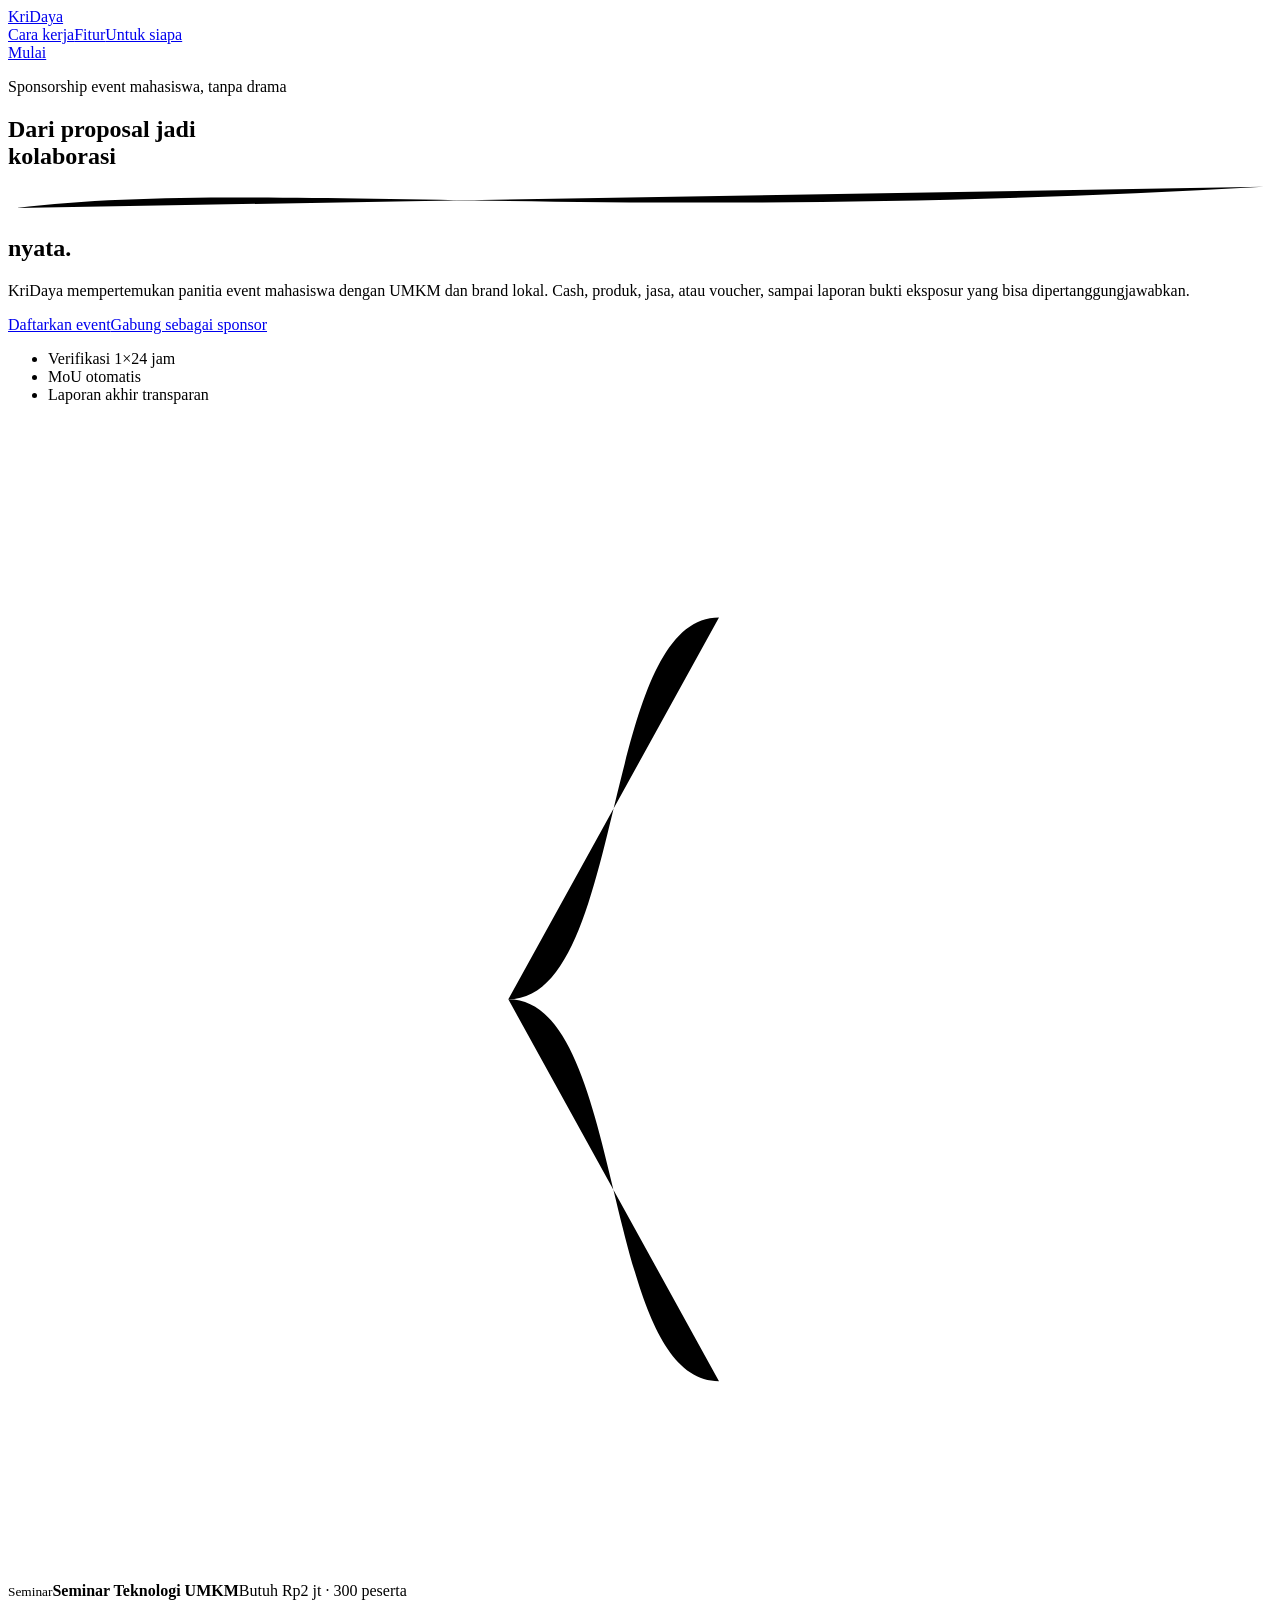
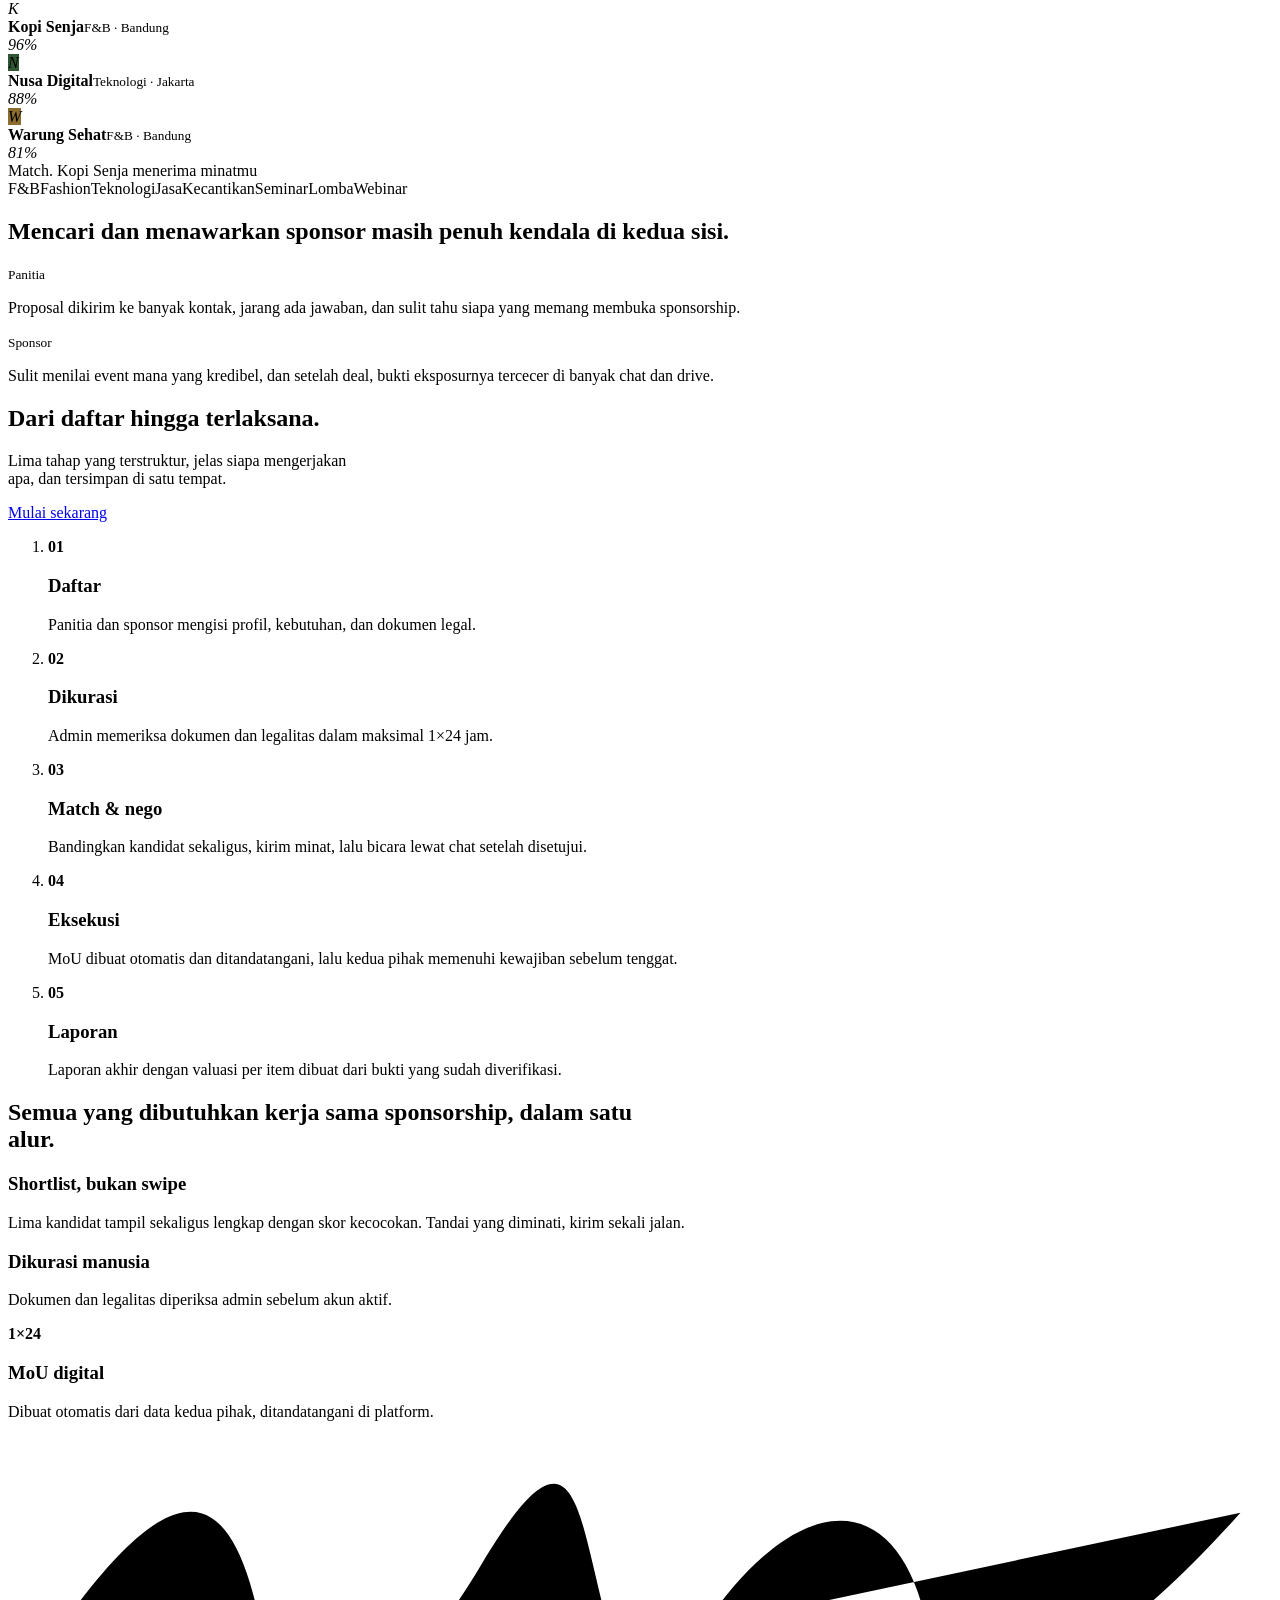
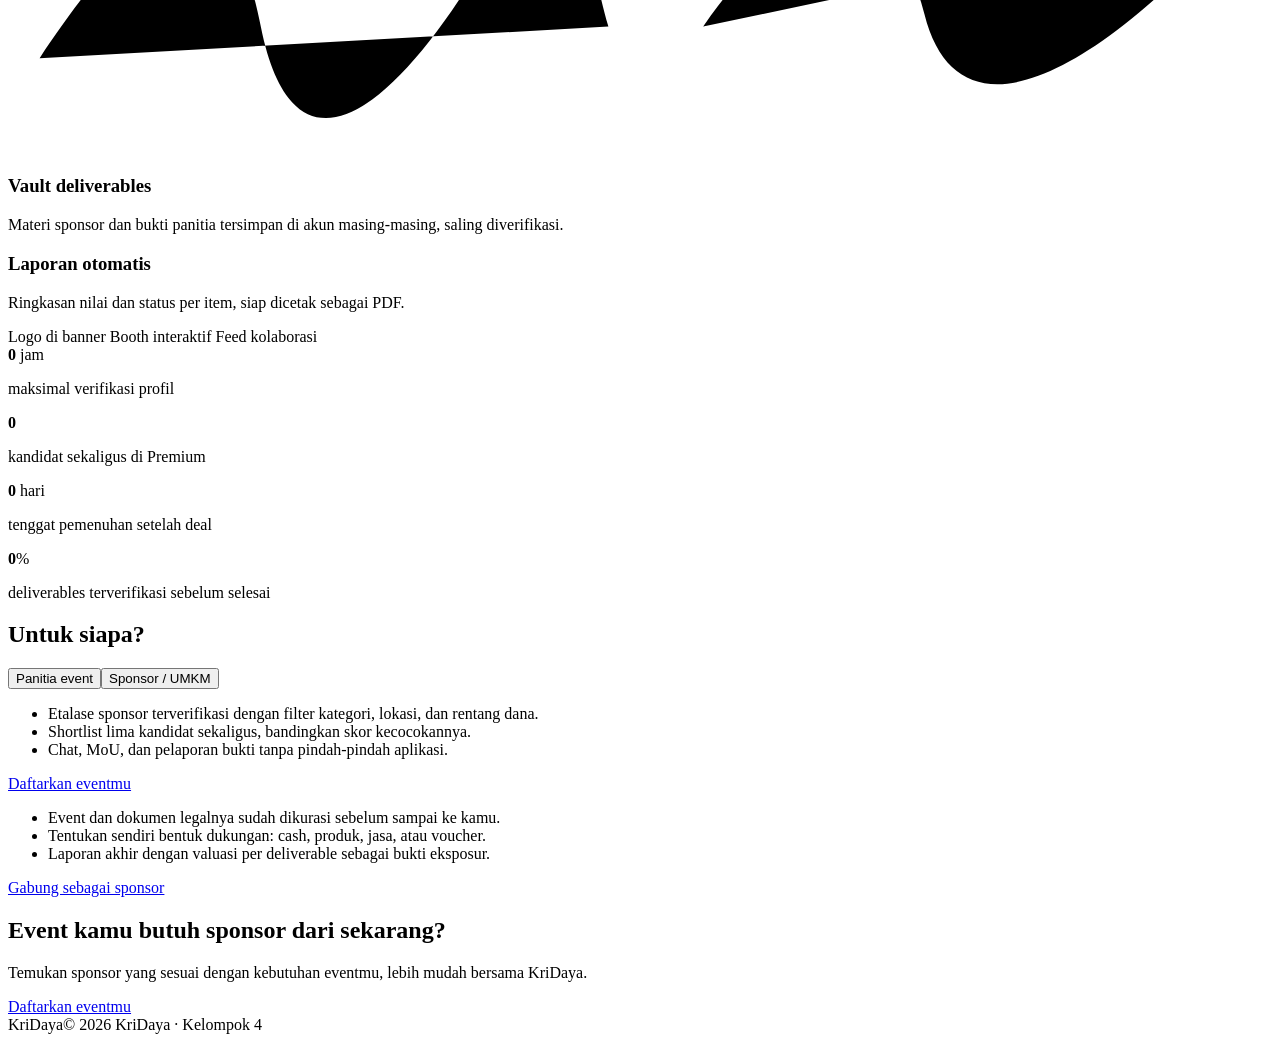
==== frontend/index.html @ 1f8d475a "commit after long time" ====
<!doctype html><html lang="id"><head><meta charset="utf-8"><meta name="viewport" content="width=device-width,initial-scale=1"><title>KriDaya — Dari proposal jadi kolaborasi nyata</title><meta name="description" content="Platform sponsor matching untuk event mahasiswa, UMKM, dan brand lokal.">
    <link rel="preconnect" href="https://fonts.googleapis.com"><link rel="preconnect" href="https://fonts.gstatic.com" crossorigin><link href="https://fonts.googleapis.com/css2?family=Bricolage+Grotesque:opsz,wght@12..96,500..800&family=Instrument+Sans:wght@400..700&display=swap" rel="stylesheet">
    <link rel="stylesheet" href="css/style.css"><link rel="stylesheet" href="css/landing.css"></head>
    <body class="landing">
    <header class="l-nav" id="nav"><div class="l-w"><a class="logo" href="#top">KriDaya</a><nav><a href="#cara">Cara kerja</a><a href="#fitur">Fitur</a><a href="#untuk">Untuk siapa</a></nav><a class="btn sm" href="app.html#/daftar/event">Mulai</a></div></header>
    
    <section class="l-hero" id="top"><i class="l-blob" style="width:380px;height:380px;right:-60px;top:60px;background:#d4e06a" data-par="34"></i><i class="l-blob" style="width:320px;height:320px;left:-80px;bottom:-40px;background:#7fa37a;animation-delay:-6s" data-par="-26"></i>
    <div class="l-w l-hg"><div>
    <p class="l-eye rv">Sponsorship event mahasiswa, tanpa drama</p>
    <h1 class="l-h1"><span class="w">Dari</span> <span class="w">proposal</span> <span class="w">jadi</span><br><span class="w l-hl">kolaborasi<svg viewBox="0 0 300 14" preserveAspectRatio="none"><path pathLength="1" d="M2 9 C60 2 140 13 298 4"/></svg></span> <span class="w">nyata.</span></h1>
    <p class="l-sub rv" data-d="500">KriDaya mempertemukan panitia event mahasiswa dengan UMKM dan brand lokal. Cash, produk, jasa, atau voucher, sampai laporan bukti eksposur yang bisa dipertanggungjawabkan.</p>
    <div class="l-cta rv" data-d="650"><a class="btn lime lg" href="app.html#/daftar/event">Daftarkan event</a><a class="btn ghost lg" href="app.html#/daftar/sponsor">Gabung sebagai sponsor</a></div>
    <ul class="l-trust rv" data-d="800"><li>Verifikasi 1×24 jam</li><li>MoU otomatis</li><li>Laporan akhir transparan</li></ul></div>
    <div class="l-stage rv" data-d="300"><svg class="l-lines" viewBox="0 0 480 440"><path pathLength="1" d="M190 220 C235 220 225 75 270 75"/><path pathLength="1" d="M190 220 C230 220 230 220 270 220"/><path pathLength="1" d="M190 220 C235 220 225 365 270 365"/></svg>
    <div class="l-ev"><small>Seminar</small><b>Seminar Teknologi UMKM</b><span>Butuh Rp2 jt · 300 peserta</span></div>
    <div class="l-sp s1" style="top:17%"><i>K</i><div><b>Kopi Senja</b><small>F&amp;B · Bandung</small></div><em>96%</em></div>
    <div class="l-sp" style="top:50%"><i style="background:#2f5733">N</i><div><b>Nusa Digital</b><small>Teknologi · Jakarta</small></div><em>88%</em></div>
    <div class="l-sp" style="top:83%"><i style="background:#8a6d2f">W</i><div><b>Warung Sehat</b><small>F&amp;B · Bandung</small></div><em>81%</em></div>
    <div class="l-badge" data-par="10">Match. Kopi Senja menerima minatmu</div></div></div></section>
    
    <div class="l-marq"><div><span>F&amp;B</span><span>Fashion</span><span>Teknologi</span><span>Jasa</span><span>Kecantikan</span><span>Seminar</span><span>Lomba</span><span>Webinar</span></div></div>
    
    <section class="l-sec"><div class="l-w l-two"><h2 class="l-h2 rv">Mencari dan menawarkan sponsor masih penuh kendala di kedua sisi.</h2>
    <div><div class="l-q rv" data-d="100"><small>Panitia</small><p>Proposal dikirim ke banyak kontak, jarang ada jawaban, dan sulit tahu siapa yang memang membuka sponsorship.</p></div><div class="l-q rv" data-d="220"><small>Sponsor</small><p>Sulit menilai event mana yang kredibel, dan setelah deal, bukti eksposurnya tercecer di banyak chat dan drive.</p></div></div></div></section>
    
    <section class="l-sec" id="cara"><div class="l-w l-two"><div class="l-stick"><h2 class="l-h2 rv">Dari daftar hingga terlaksana.</h2><p class="mut rv" data-d="100" style="max-width:360px">Lima tahap yang terstruktur, jelas siapa mengerjakan apa, dan tersimpan di satu tempat.</p><a class="btn" href="app.html#/daftar/event" style="margin-top:22px">Mulai sekarang</a></div>
    <ol class="l-tl"><li class="l-st"><b>01</b><div><h3>Daftar</h3><p>Panitia dan sponsor mengisi profil, kebutuhan, dan dokumen legal.</p></div></li><li class="l-st"><b>02</b><div><h3>Dikurasi</h3><p>Admin memeriksa dokumen dan legalitas dalam maksimal 1×24 jam.</p></div></li><li class="l-st"><b>03</b><div><h3>Match &amp; nego</h3><p>Bandingkan kandidat sekaligus, kirim minat, lalu bicara lewat chat setelah disetujui.</p></div></li><li class="l-st"><b>04</b><div><h3>Eksekusi</h3><p>MoU dibuat otomatis dan ditandatangani, lalu kedua pihak memenuhi kewajiban sebelum tenggat.</p></div></li><li class="l-st"><b>05</b><div><h3>Laporan</h3><p>Laporan akhir dengan valuasi per item dibuat dari bukti yang sudah diverifikasi.</p></div></li></ol></div></section>
    
    <section class="l-sec" id="fitur"><div class="l-w"><h2 class="l-h2 rv" style="max-width:640px">Semua yang dibutuhkan kerja sama sponsorship, dalam satu alur.</h2>
    <div class="l-bento">
    <article class="bt b4 rv"><h3>Shortlist, bukan swipe</h3><p>Lima kandidat tampil sekaligus lengkap dengan skor kecocokan. Tandai yang diminati, kirim sekali jalan.</p><div class="m-grid"><i></i><i></i><i></i><i></i><i></i></div></article>
    <article class="bt b2 rv" data-d="100"><h3>Dikurasi manusia</h3><p>Dokumen dan legalitas diperiksa admin sebelum akun aktif.</p><div class="m-ring"><b>1×24</b></div></article>
    <article class="bt b2 rv"><h3>MoU digital</h3><p>Dibuat otomatis dari data kedua pihak, ditandatangani di platform.</p><svg class="m-sig" viewBox="0 0 200 50"><path pathLength="1" d="M5 35 C25 5 35 5 40 30 S60 45 75 20 90 12 95 30"/><path pathLength="1" d="M110 30 C125 8 140 8 145 28 S170 40 195 12" style="animation-delay:1.4s"/></svg></article>
    <article class="bt b2 rv" data-d="100"><h3>Vault deliverables</h3><p>Materi sponsor dan bukti panitia tersimpan di akun masing-masing, saling diverifikasi.</p><div class="m-bar"><i></i></div></article>
    <article class="bt b2 rv" data-d="200"><h3>Laporan otomatis</h3><p>Ringkasan nilai dan status per item, siap dicetak sebagai PDF.</p><div class="m-rows"><span>Logo di banner <u></u></span><span>Booth interaktif <u></u></span><span>Feed kolaborasi <u></u></span></div></article>
    </div></div></section>
    
    <section class="l-sec l-nums"><div class="l-w"><div><b data-to="24">0</b><span> jam</span><p>maksimal verifikasi profil</p></div><div><b data-to="20">0</b><p>kandidat sekaligus di Premium</p></div><div><b data-to="14">0</b><span> hari</span><p>tenggat pemenuhan setelah deal</p></div><div><b data-to="100">0</b><span>%</span><p>deliverables terverifikasi sebelum selesai</p></div></div></section>
    
    <section class="l-sec" id="untuk"><div class="l-w"><h2 class="l-h2 rv">Untuk siapa?</h2>
    <div class="l-tab rv"><button class="on" data-t="p1">Panitia event</button><button data-t="p2">Sponsor / UMKM</button></div>
    <div class="l-pn on" id="p1"><ul><li>Etalase sponsor terverifikasi dengan filter kategori, lokasi, dan rentang dana.</li><li>Shortlist lima kandidat sekaligus, bandingkan skor kecocokannya.</li><li>Chat, MoU, dan pelaporan bukti tanpa pindah-pindah aplikasi.</li></ul><a class="btn lime lg" href="app.html#/daftar/event">Daftarkan eventmu</a></div>
    <div class="l-pn" id="p2"><ul><li>Event dan dokumen legalnya sudah dikurasi sebelum sampai ke kamu.</li><li>Tentukan sendiri bentuk dukungan: cash, produk, jasa, atau voucher.</li><li>Laporan akhir dengan valuasi per deliverable sebagai bukti eksposur.</li></ul><a class="btn lime lg" href="app.html#/daftar/sponsor">Gabung sebagai sponsor</a></div></div></section>
    
    <section class="l-w"><div class="l-end"><h2 class="l-h2">Event kamu butuh sponsor dari sekarang?</h2><p>Temukan sponsor yang sesuai dengan kebutuhan eventmu, lebih mudah bersama KriDaya.</p><a class="btn lime lg" href="app.html#/daftar/event">Daftarkan eventmu</a></div></section>
    <footer class="l-w l-ft"><span class="logo">KriDaya</span><span>© 2026 KriDaya · Kelompok 4</span></footer>
    <script src="js/landing.js"></script></body></html>
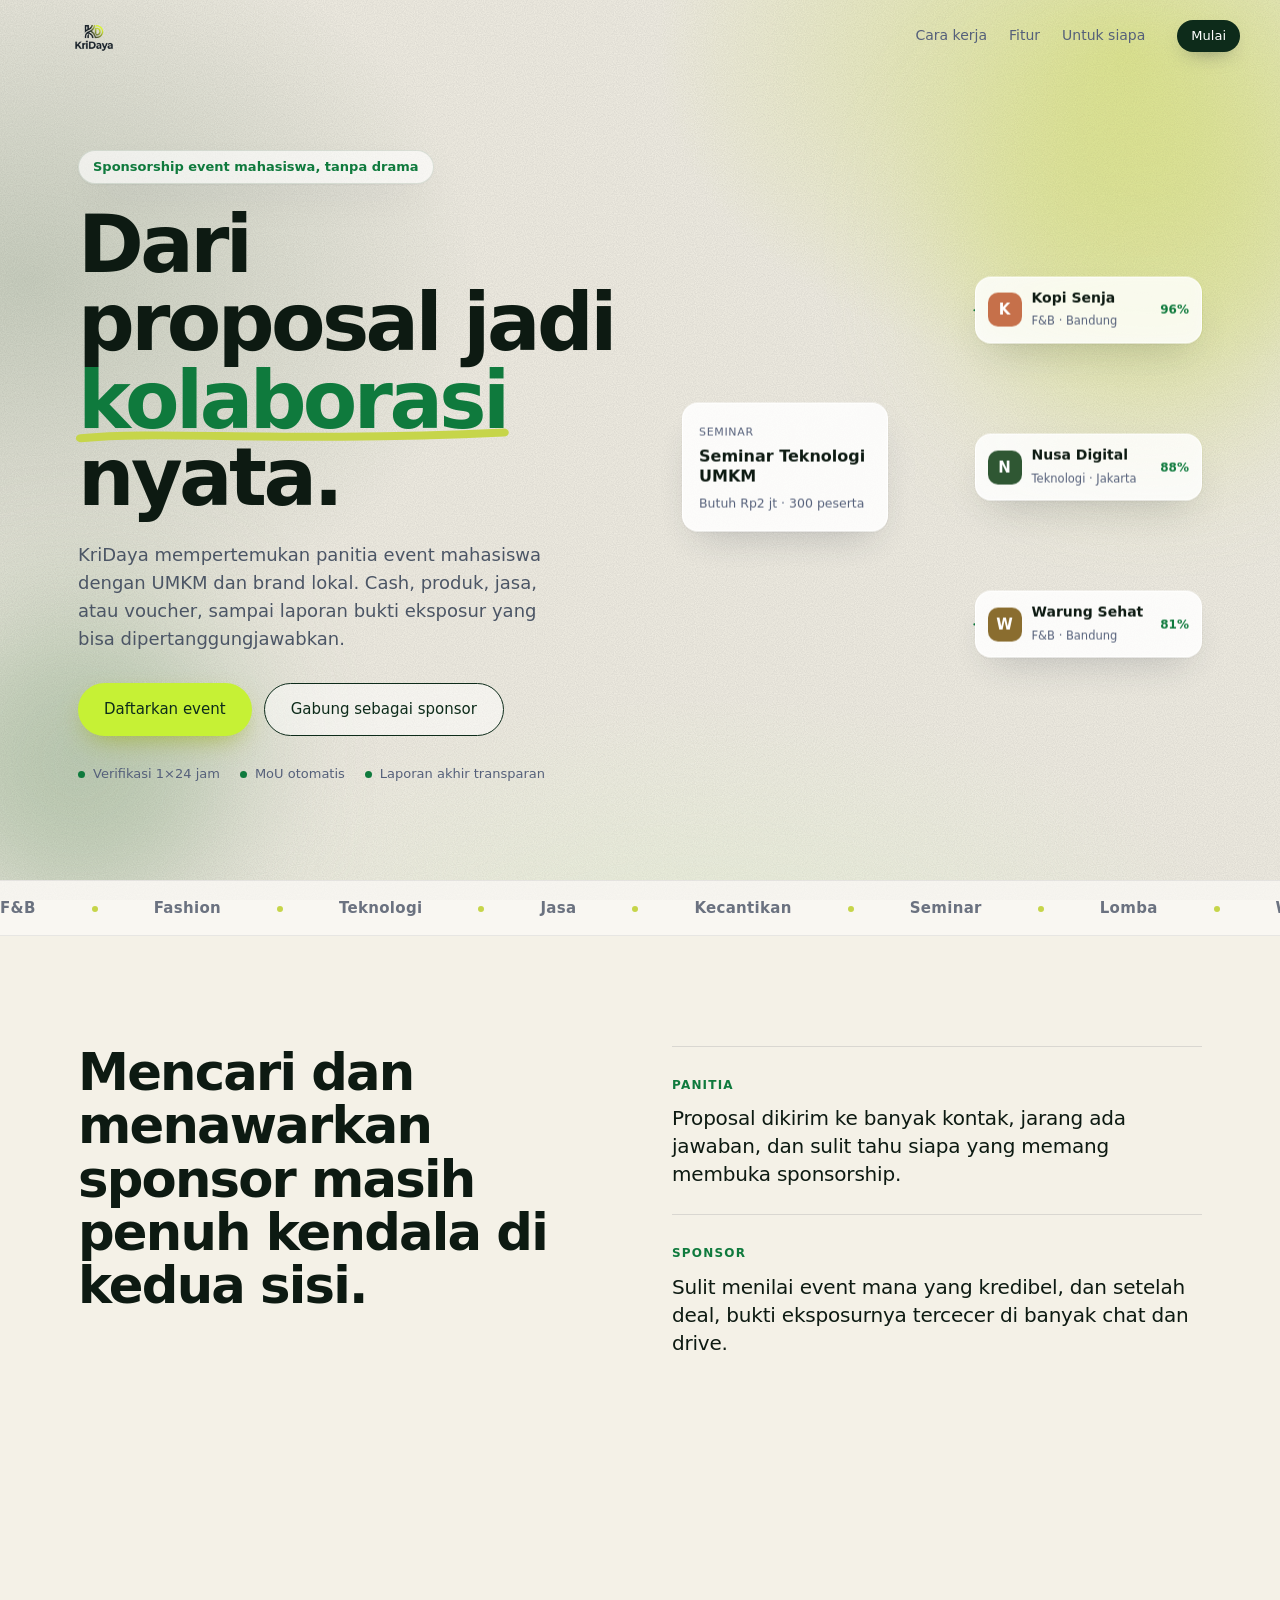
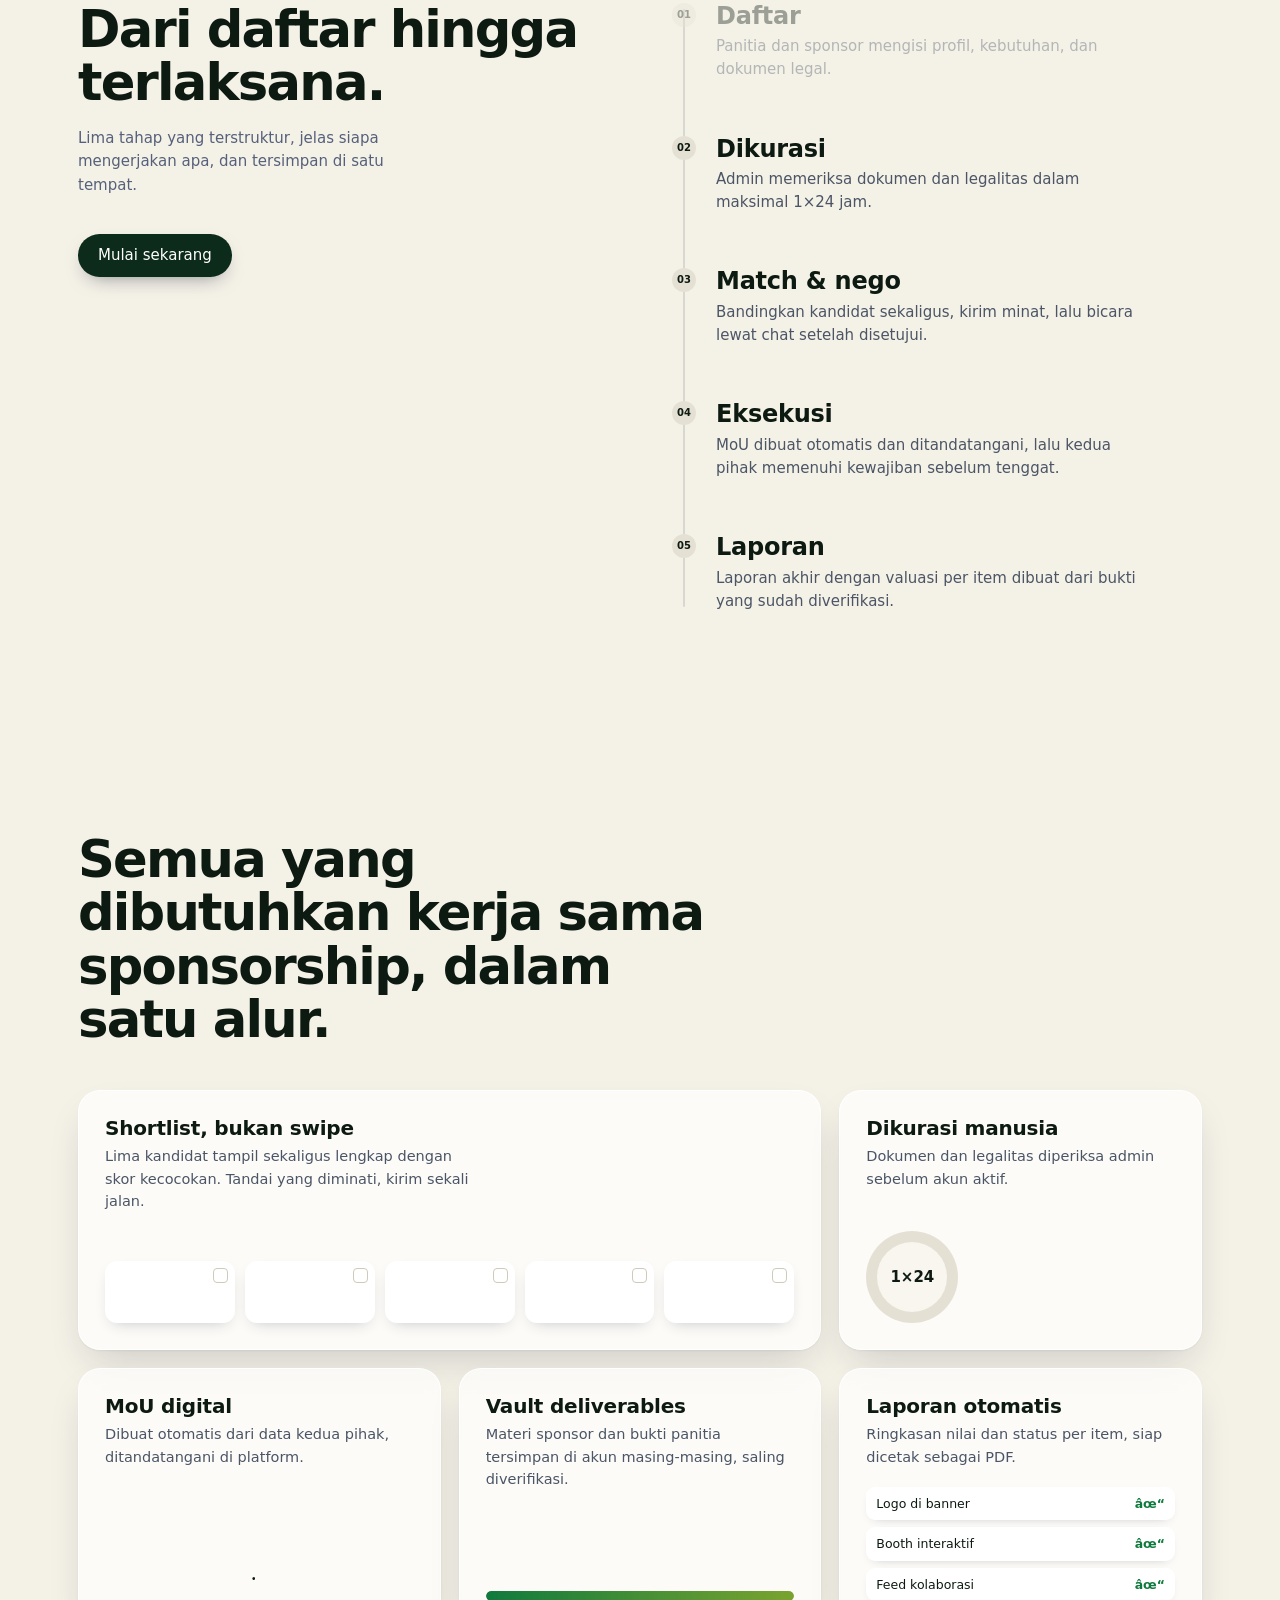
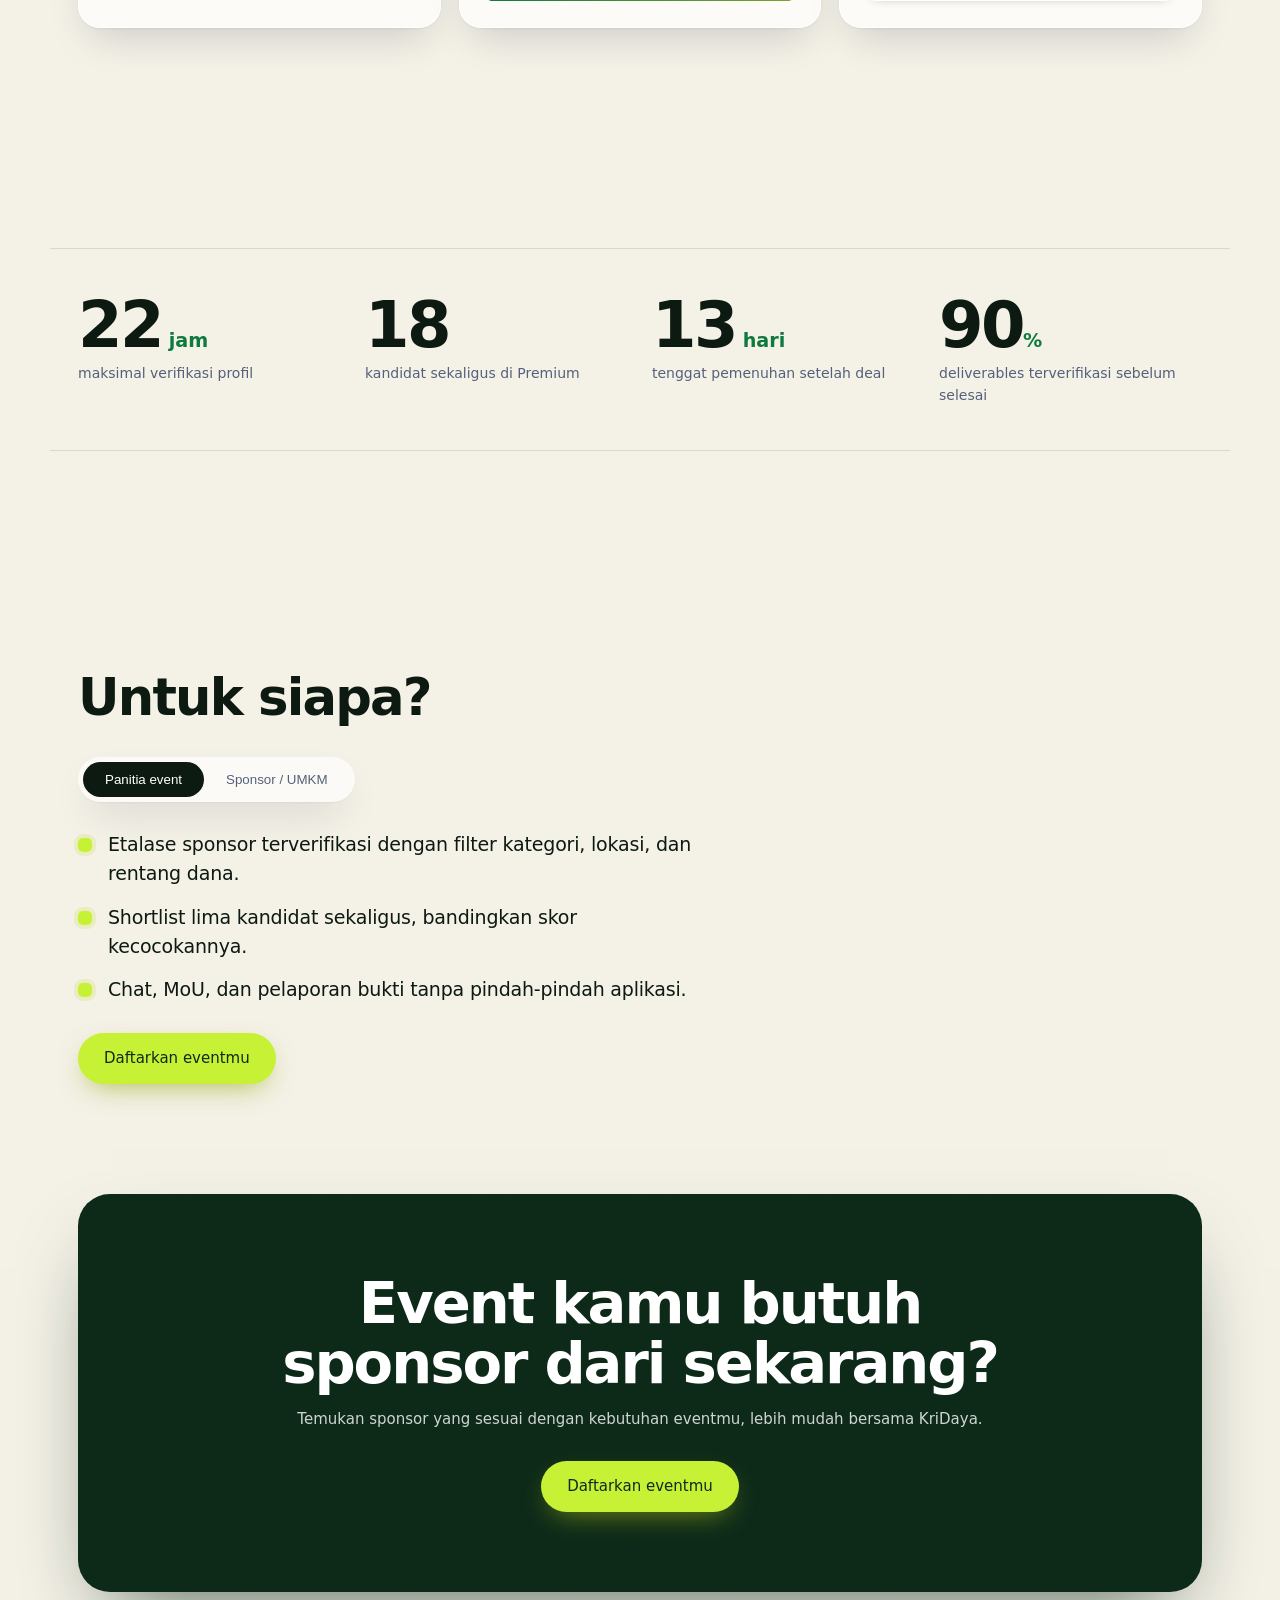
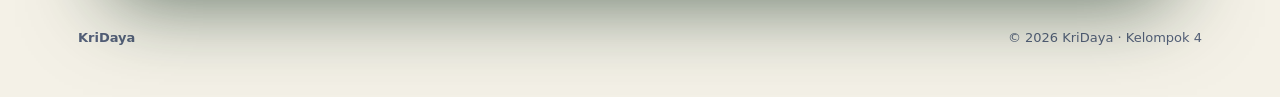
==== commit a09068af: "latest update evy" ====
--- a/frontend/index.html
+++ b/frontend/index.html
@@ -2,8 +2,23 @@
     <link rel="preconnect" href="https://fonts.googleapis.com"><link rel="preconnect" href="https://fonts.gstatic.com" crossorigin><link href="https://fonts.googleapis.com/css2?family=Bricolage+Grotesque:opsz,wght@12..96,500..800&family=Instrument+Sans:wght@400..700&display=swap" rel="stylesheet">
     <link rel="stylesheet" href="css/style.css"><link rel="stylesheet" href="css/landing.css"></head>
     <body class="landing">
-    <header class="l-nav" id="nav"><div class="l-w"><a class="logo" href="#top">KriDaya</a><nav><a href="#cara">Cara kerja</a><a href="#fitur">Fitur</a><a href="#untuk">Untuk siapa</a></nav><a class="btn sm" href="app.html#/daftar/event">Mulai</a></div></header>
     
+<header class="l-nav" id="nav">
+    <div class="l-w">
+        <a class="logo" href="#top">
+            <img src="assets/logo kridaya.png" alt="KriDaya">
+        </a>
+
+        <nav>
+            <a href="#cara">Cara kerja</a>
+            <a href="#fitur">Fitur</a>
+            <a href="#untuk">Untuk siapa</a>
+        </nav>
+
+        <a class="btn sm" href="app.html#/daftar/event">Mulai</a>
+    </div>
+</header>
+
     <section class="l-hero" id="top"><i class="l-blob" style="width:380px;height:380px;right:-60px;top:60px;background:#d4e06a" data-par="34"></i><i class="l-blob" style="width:320px;height:320px;left:-80px;bottom:-40px;background:#7fa37a;animation-delay:-6s" data-par="-26"></i>
     <div class="l-w l-hg"><div>
     <p class="l-eye rv">Sponsorship event mahasiswa, tanpa drama</p>
@@ -23,7 +38,7 @@
     <section class="l-sec"><div class="l-w l-two"><h2 class="l-h2 rv">Mencari dan menawarkan sponsor masih penuh kendala di kedua sisi.</h2>
     <div><div class="l-q rv" data-d="100"><small>Panitia</small><p>Proposal dikirim ke banyak kontak, jarang ada jawaban, dan sulit tahu siapa yang memang membuka sponsorship.</p></div><div class="l-q rv" data-d="220"><small>Sponsor</small><p>Sulit menilai event mana yang kredibel, dan setelah deal, bukti eksposurnya tercecer di banyak chat dan drive.</p></div></div></div></section>
     
-    <section class="l-sec" id="cara"><div class="l-w l-two"><div class="l-stick"><h2 class="l-h2 rv">Dari daftar hingga terlaksana.</h2><p class="mut rv" data-d="100" style="max-width:360px">Lima tahap yang terstruktur, jelas siapa mengerjakan apa, dan tersimpan di satu tempat.</p><a class="btn" href="app.html#/daftar/event" style="margin-top:22px">Mulai sekarang</a></div>
+    <section class="l-sec" id="cara"><div class="l-w l-two"><div class="l-stick"><h2 class="l-h2 rv">Dari daftar hingga terlaksana.</h2><p class="mut rv" data-d="100" style="max-width:360px">Lima tahap yang terstruktur, jelas siapa mengerjakan apa, dan tersimpan di satu tempat.</p><a class="btn" href="app.html#/masuk" style="margin-top:22px">Mulai sekarang</a></div>
     <ol class="l-tl"><li class="l-st"><b>01</b><div><h3>Daftar</h3><p>Panitia dan sponsor mengisi profil, kebutuhan, dan dokumen legal.</p></div></li><li class="l-st"><b>02</b><div><h3>Dikurasi</h3><p>Admin memeriksa dokumen dan legalitas dalam maksimal 1×24 jam.</p></div></li><li class="l-st"><b>03</b><div><h3>Match &amp; nego</h3><p>Bandingkan kandidat sekaligus, kirim minat, lalu bicara lewat chat setelah disetujui.</p></div></li><li class="l-st"><b>04</b><div><h3>Eksekusi</h3><p>MoU dibuat otomatis dan ditandatangani, lalu kedua pihak memenuhi kewajiban sebelum tenggat.</p></div></li><li class="l-st"><b>05</b><div><h3>Laporan</h3><p>Laporan akhir dengan valuasi per item dibuat dari bukti yang sudah diverifikasi.</p></div></li></ol></div></section>
     
     <section class="l-sec" id="fitur"><div class="l-w"><h2 class="l-h2 rv" style="max-width:640px">Semua yang dibutuhkan kerja sama sponsorship, dalam satu alur.</h2>
--- a/frontend/css/style.css
+++ b/frontend/css/style.css
@@ -0,0 +1,352 @@
+:root{--bg:#f3f0e6;--sage:#e8efd9;--g:#2f5733;--lime:#d4e06a;--ink:#1b2433;--mut:#667085;--line:#dcd9cc;--card:#fbfaf5;--r:14px}
+*{box-sizing:border-box}html{scroll-behavior:smooth}
+body{margin:0;background:var(--bg);color:var(--ink);font:15px/1.55 Inter,system-ui,-apple-system,"Segoe UI",sans-serif}
+h1,h2,h3{line-height:1.1;letter-spacing:-.03em;margin:0 0 .5em}h1{font-size:clamp(2.4rem,6vw,4.2rem)}h2{font-size:1.6rem}h3{font-size:1.05rem;letter-spacing:-.01em}
+a{color:inherit}.mut{color:var(--mut)}.wrap{max-width:1080px;margin:0 auto;padding:0 24px}
+header.nav{position:sticky;top:0;z-index:5;background:color-mix(in srgb,var(--bg) 88%,transparent);backdrop-filter:blur(8px);border-bottom:1px solid var(--line)}
+
+.nav .wrap{display:flex;align-items:center;gap:28px;height:64px}
+
+.logo {
+    font-weight: 700;
+    text-decoration: none;
+    display: flex;
+    align-items: center;
+    flex-shrink: 0;
+}
+
+.logo img {
+    width: 350px;
+    height: 70px;
+    object-fit: contain;
+    object-position: left center;
+    display: block;
+}
+
+.logo:before {
+    content: none;
+}
+
+.nav nav{display:flex;gap:22px;margin-left:auto;align-items:center}.nav nav a{text-decoration:none;color:var(--mut);font-size:14px}.nav nav a.on,.nav nav a:hover{color:var(--ink)}
+.btn{display:inline-flex;align-items:center;justify-content:center;gap:6px;border:0;border-radius:999px;background:var(--ink);color:#fff;padding:10px 20px;font:600 14px inherit;cursor:pointer;text-decoration:none;transition:transform .15s,opacity .15s}
+.nav nav a.btn{color:#fff}.btn:hover{transform:translateY(-1px)}.btn:active{transform:none}.btn.lime{background:var(--lime);color:var(--ink)}.btn.ghost{background:transparent;color:var(--ink);border:1px solid var(--line)}.btn.red{background:transparent;color:#b42318;border:1px solid #f0c7c2}.btn.sm{padding:6px 14px;font-size:13px}.btn[disabled]{opacity:.4;cursor:not-allowed}
+.card{background:var(--card);border:1px solid var(--line);border-radius:var(--r);padding:20px}.narrow{max-width:440px;margin:56px auto}
+.grid{display:grid;gap:16px;grid-template-columns:repeat(auto-fill,minmax(260px,1fr))}
+.tile{cursor:pointer;transition:border-color .15s,transform .15s}.tile:hover{border-color:var(--g);transform:translateY(-2px)}.tile.sel{border-color:var(--g);background:var(--sage);box-shadow:inset 0 0 0 1px var(--g)}
+.chip{display:inline-block;font-size:12px;padding:2px 10px;border-radius:999px;background:var(--sage);color:var(--g);margin:0 6px 6px 0}
+label{display:block;font-size:13px;font-weight:600;margin:14px 0 6px}
+input,select,textarea{width:100%;font:inherit;padding:10px 12px;border:1px solid var(--line);border-radius:10px;background:#fff;color:var(--ink)}
+input:focus,select:focus,textarea:focus{outline:2px solid var(--g);outline-offset:1px}form .btn{margin-top:18px}
+.tabs{display:flex;gap:6px;background:var(--sage);padding:4px;border-radius:999px;margin-bottom:8px}.tabs button{flex:1;border:0;background:none;padding:8px;border-radius:999px;font:600 14px inherit;cursor:pointer;color:var(--mut)}.tabs button.on{background:var(--ink);color:#fff}
+.roles{display:grid;grid-template-columns:1fr 1fr;gap:10px}.roles label{margin:0;border:1px solid var(--line);border-radius:10px;padding:12px;cursor:pointer;font-weight:500;background:#fff}.roles input{display:none}.roles label:has(:checked){border-color:var(--g);background:var(--sage)}.roles small{display:block;color:var(--mut)}
+.otp{display:flex;gap:8px;margin:16px 0}.otp input{text-align:center;font-size:20px;padding:10px 0}
+.bar{display:flex;gap:12px;flex-wrap:wrap;align-items:end;margin:24px 0}.bar>div{min-width:170px}.bar label{margin-top:0}
+main.wrap{padding-top:32px;padding-bottom:80px}.row{display:flex;gap:12px;align-items:center;justify-content:space-between;flex-wrap:wrap}
+.steps{display:flex;gap:8px;margin:18px 0;flex-wrap:wrap}.steps span{font-size:13px;padding:6px 14px;border-radius:999px;border:1px solid var(--line);color:var(--mut)}.steps .done{background:var(--sage);color:var(--g);border-color:transparent}.steps .cur{background:var(--ink);color:#fff;border-color:var(--ink)}
+.chat{display:flex;flex-direction:column;gap:8px;min-height:240px;max-height:380px;overflow:auto;padding:4px 0 12px}.msg{max-width:72%;padding:9px 14px;border-radius:14px;background:#fff;border:1px solid var(--line)}.msg.me{align-self:flex-end;background:var(--sage);border-color:transparent}
+.two{display:grid;grid-template-columns:1fr 1fr;gap:16px}@media(max-width:700px){.two{grid-template-columns:1fr}.nav nav a:not(.btn){display:none}}
+.paper{background:#fff;border:1px solid var(--line);border-radius:10px;padding:22px;white-space:pre-wrap;font-size:14px}
+dialog{border:0;border-radius:var(--r);padding:26px;max-width:480px;width:92%;box-shadow:0 30px 80px #0003}dialog::backdrop{background:#1b243366}
+.hero{padding:88px 0 72px;position:relative;overflow:hidden;background:radial-gradient(60% 80% at 10% 20%,#dfe8c4,transparent)}.hero h1 em{font-style:normal;color:var(--g)}.hero p{max-width:480px;color:var(--mut);font-size:17px}
+.float{position:absolute;right:6%;background:#fff;border-radius:12px;padding:12px 16px;box-shadow:0 10px 30px #0001;font-size:13px}.float b{display:block;font-size:15px}.float small{color:var(--mut);text-transform:uppercase;font-size:10px;letter-spacing:.06em}@media(max-width:900px){.float{display:none}}
+.s3{display:grid;gap:16px;grid-template-columns:repeat(auto-fit,minmax(230px,1fr))}.s3 .card{background:var(--sage);border:0}
+.cta{background:var(--g);color:#fff;border-radius:20px;padding:40px;margin:48px 0;display:flex;justify-content:space-between;align-items:center;gap:20px;flex-wrap:wrap}.cta h2{margin:0}
+footer{padding:32px 0;color:var(--mut);font-size:13px}
+@media print{header,.noprint{display:none!important}}
+/* ===== App shell v2 ===== */
+.app{max-width:1240px}.hd{gap:18px!important}.hd .tabsn{display:flex;gap:2px;margin-left:8px}
+.tabsn a{padding:8px 12px;border-radius:10px;text-decoration:none;font-size:14px;color:var(--mut);font-weight:500;white-space:nowrap}.tabsn a:hover{background:var(--sage)}.tabsn a.on{color:var(--g);background:var(--sage);font-weight:700}
+.hd form{margin-left:auto;position:relative}.hd form input{width:240px;padding:8px 40px 8px 12px;border-radius:999px;font-size:13px}.hd kbd{position:absolute;right:10px;top:7px;font:11px monospace;color:var(--mut);border:1px solid var(--line);border-radius:5px;padding:1px 5px;background:#fff}
+.pill{border:1px solid var(--line);background:#fff;border-radius:999px;padding:6px 12px;font:600 12px inherit;cursor:pointer;white-space:nowrap}.pill.pro{background:var(--lime);border-color:var(--lime)}
+@media(max-width:1000px){.hd form{display:none}.hd .tabsn{overflow-x:auto}.hd{gap:8px!important}.pill.q{margin-left:auto}}
+.head{display:flex;justify-content:space-between;gap:20px;align-items:end;flex-wrap:wrap;margin-bottom:22px}.h1{font-size:2rem;margin:0 0 6px}
+.stats{display:flex;gap:12px}.stat{background:#fff;border:1px solid var(--line);border-radius:12px;padding:10px 16px}.stat small{display:block;color:var(--mut);font-size:11px;text-transform:uppercase;letter-spacing:.05em}.stat b{font-size:1.2rem}
+.banner{display:flex;justify-content:space-between;gap:20px;align-items:center;flex-wrap:wrap;border-left:4px solid var(--g)}.banner h3{margin:0 0 4px}
+.flow{display:flex;gap:10px;align-items:center;font-size:13px;color:var(--mut)}.flow i{width:22px;height:22px;border-radius:50%;background:var(--line);display:inline-grid;place-items:center;font:600 11px inherit;font-style:normal;margin-right:6px}.flow .on{color:var(--ink);font-weight:600}.flow .on i{background:var(--ink);color:#fff}.flow .ok i{background:var(--g);color:#fff}.flow hr{width:26px;border:0;border-top:1px solid var(--line)}
+.col3{display:grid;grid-template-columns:1.3fr 1fr 1fr;gap:16px;margin:16px 0}@media(max-width:980px){.col3,.split,.wsp{grid-template-columns:1fr!important}}
+.col3 h3 span{color:var(--mut);font-weight:500;margin-right:8px}
+.opts{display:flex;flex-wrap:wrap;gap:8px}.opt{margin:0;font-weight:500;border:1px solid var(--line);background:#fff;border-radius:999px;padding:5px 13px;cursor:pointer;font-size:13px}.opt input{display:none}.opt:has(:checked){background:var(--ink);color:#fff;border-color:var(--ink)}
+.drop{display:flex;justify-content:space-between;gap:10px;align-items:center;border:1.5px dashed var(--line);border-radius:12px;padding:12px 14px;margin:8px 0 0;cursor:pointer;font-weight:500;background:#fff}.drop:hover{border-color:var(--g)}.drop span{font-size:12px;color:var(--mut);font-weight:400;text-align:right;overflow:hidden;text-overflow:ellipsis;white-space:nowrap;max-width:50%}.drop.ok{border-style:solid;border-color:var(--g);background:var(--sage)}.drop.ok span{color:var(--g);font-weight:600}
+.prog{height:8px;background:var(--line);border-radius:9px;overflow:hidden}.prog i{display:block;height:100%;background:var(--g);transition:width .3s}
+.bottom{position:sticky;bottom:12px;margin-top:20px;background:#fffd;backdrop-filter:blur(8px);border:1px solid var(--line);border-radius:16px;padding:12px 18px;display:flex;justify-content:space-between;align-items:center;gap:14px;flex-wrap:wrap;box-shadow:0 10px 30px #0001}
+.filters{display:grid;grid-template-columns:repeat(4,1fr);gap:10px;margin-bottom:18px}@media(max-width:700px){.filters{grid-template-columns:1fr 1fr}}
+.split{display:grid;grid-template-columns:1.15fr 1fr;gap:18px;align-items:start}.stk{position:sticky;top:80px}.list{display:grid;gap:12px}
+.pc{cursor:pointer;transition:.15s;display:grid;gap:6px}.pc:hover{border-color:var(--g)}.pc.sel{border-color:var(--g);box-shadow:inset 0 0 0 1.5px var(--g);background:#fff}.pc .top{display:flex;justify-content:space-between;gap:10px;align-items:start}.pc h3{margin:0}
+.sc{font:700 12px inherit;padding:3px 10px;border-radius:999px;background:var(--lime);color:var(--ink);white-space:nowrap}.sc.m{background:var(--sage);color:var(--g)}.sc.l{background:#eee;color:var(--mut)}
+.chk{list-style:none;padding:0;margin:10px 0}.chk li{padding:5px 0 5px 24px;position:relative;font-size:14px}.chk li:before{content:"âœ“";position:absolute;left:0;color:var(--g);font-weight:700}.chk li.no:before{content:"â€“";color:var(--mut)}
+.mc{display:grid;grid-template-columns:repeat(auto-fit,minmax(200px,1fr));gap:12px;margin-bottom:18px}.mc .card{padding:14px}.mc select{margin-top:4px}
+.mx{display:grid;grid-template-columns:repeat(auto-fill,minmax(210px,1fr));gap:14px}.mx .pc{position:relative}.mx .pc input{position:absolute;right:14px;top:14px;width:18px;height:18px;accent-color:var(--g)}
+.wsp{display:grid;grid-template-columns:1.6fr 1fr;gap:18px;align-items:start}
+.it{border:1px solid var(--line);border-radius:12px;padding:10px 12px;margin:10px 0;background:#fff;display:flex;justify-content:space-between;gap:10px;align-items:center}.it b{display:block}.it small{color:var(--mut)}
+.tb{width:100%;border-collapse:collapse;font-size:14px}.tb th{text-align:left;font-size:12px;color:var(--mut);text-transform:uppercase;letter-spacing:.04em;padding:8px}.tb td{padding:10px 8px;border-top:1px solid var(--line)}.tb td:last-child{text-align:right}
+.kpi{display:grid;grid-template-columns:repeat(auto-fit,minmax(120px,1fr));gap:10px;margin:14px 0}.kpi div{background:var(--sage);border-radius:12px;padding:10px 12px}.kpi small{display:block;font-size:11px;color:var(--mut);text-transform:uppercase}.kpi b{font-size:1.1rem}
+dialog.big{max-width:720px}
+#toast{position:fixed;left:50%;bottom:28px;transform:translateX(-50%);background:var(--ink);color:#fff;padding:10px 18px;border-radius:999px;font-size:14px;opacity:0;pointer-events:none;transition:opacity .2s;z-index:50}#toast.on{opacity:1}
+/* ===== Polish v3: latar gradasi, kaca, bayangan berlapis ===== */
+:root{--hf:"Bricolage Grotesque",Inter,system-ui,sans-serif;--sh:0 1px 2px rgba(27,36,51,.05),0 16px 36px -14px rgba(27,36,51,.18)}
+body{font-family:"Instrument Sans",Inter,system-ui,sans-serif;background:#f4f1e7;background-image:radial-gradient(900px 520px at 90% -8%,rgba(212,224,106,.4),transparent 62%),radial-gradient(760px 560px at -8% 8%,rgba(47,87,51,.13),transparent 65%),radial-gradient(900px 600px at 50% 118%,#e8efd9,transparent 60%);background-attachment:fixed}
+body:before{content:"";position:fixed;inset:0;z-index:-1;pointer-events:none;opacity:.7;mix-blend-mode:multiply;background-image:url("data:image/svg+xml;utf8,<svg xmlns='http://www.w3.org/2000/svg' width='160' height='160'><filter id='n'><feTurbulence type='fractalNoise' baseFrequency='.9' numOctaves='2' stitchTiles='stitch'/><feColorMatrix values='0 0 0 0 0 0 0 0 0 0 0 0 0 0 0 0 0 0 .07 0'/></filter><rect width='100%' height='100%' filter='url(%23n)'/></svg>")}
+h1,h2,h3,.logo{font-family:var(--hf)}
+header.nav{background:rgba(244,241,231,.7);backdrop-filter:blur(14px) saturate(1.4);box-shadow:0 1px 0 rgba(27,36,51,.06),0 14px 30px -22px rgba(27,36,51,.35)}
+.card{background:rgba(255,255,255,.72);backdrop-filter:blur(10px);border:1px solid rgba(255,255,255,.9);box-shadow:var(--sh)}
+.tile,.pc{transition:transform .25s,box-shadow .25s,border-color .2s}.pc:hover,.tile:hover{transform:translateY(-3px);box-shadow:0 2px 4px rgba(27,36,51,.05),0 24px 44px -16px rgba(27,36,51,.28)}.pc.sel{background:linear-gradient(180deg,#fff,#f1f6e4)}
+.btn{box-shadow:0 8px 20px -10px rgba(27,36,51,.6);background:linear-gradient(180deg,#2a3448,#1b2433)}.btn:hover{box-shadow:0 14px 28px -10px rgba(27,36,51,.5)}.btn.lime{background:linear-gradient(180deg,#dde97a,#cbd94f);box-shadow:0 10px 26px -10px rgba(150,170,20,.8)}.btn.ghost,.btn.red{background:rgba(255,255,255,.6);box-shadow:none}
+input,select,textarea{box-shadow:inset 0 1px 2px rgba(27,36,51,.06);transition:box-shadow .2s,border-color .2s}input:focus,select:focus,textarea:focus{outline:0;border-color:var(--g);box-shadow:0 0 0 4px rgba(47,87,51,.14)}
+.bottom{background:rgba(255,255,255,.75);backdrop-filter:blur(14px);box-shadow:0 1px 2px rgba(27,36,51,.05),0 24px 50px -16px rgba(27,36,51,.35)}
+.tabsn a.on{box-shadow:0 6px 16px -8px rgba(47,87,51,.5)}.stat,.drop,.it,.paper{box-shadow:var(--sh)}dialog{box-shadow:0 40px 90px -20px rgba(27,36,51,.5)}
+#app>*{animation:up .4s cubic-bezier(.2,.8,.2,1) both}@keyframes up{from{opacity:0;transform:translateY(10px)}}
+@media(prefers-reduced-motion:reduce){*{animation:none!important;transition:none!important}}
+
+/* dashboard */
+.dg{display:grid;grid-template-columns:1.5fr 1fr;gap:18px;align-items:start}.dgs{display:grid;grid-template-columns:repeat(auto-fit,minmax(160px,1fr));gap:12px;margin-bottom:18px}.dgs .stat b{font-size:1.3rem}@media(max-width:900px){.dg{grid-template-columns:1fr}}
+
+/* ===== dashboard v2 ===== */
+:root{--grain:url("data:image/svg+xml;utf8,<svg xmlns='http://www.w3.org/2000/svg' width='160' height='160'><filter id='n'><feTurbulence type='fractalNoise' baseFrequency='.9' numOctaves='2' stitchTiles='stitch'/><feColorMatrix values='0 0 0 0 0 0 0 0 0 0 0 0 0 0 0 0 0 0 .08 0'/></filter><rect width='100%' height='100%' filter='url(%23n)'/></svg>")}
+.hero2{position:relative;overflow:hidden;isolation:isolate;display:flex;justify-content:space-between;align-items:center;gap:28px;flex-wrap:wrap;border-radius:26px;padding:36px 40px;color:#fff;margin-bottom:20px;background:radial-gradient(520px 300px at 92% -10%,rgba(212,224,106,.5),transparent 60%),radial-gradient(460px 320px at 0 125%,rgba(122,163,47,.45),transparent 60%),#244a2a;box-shadow:0 40px 70px -34px rgba(36,74,42,.8)}
+.hero2:after{content:"";position:absolute;inset:0;z-index:-1;background-image:var(--grain);opacity:.8;pointer-events:none}
+.hero2 small{opacity:.7;font-size:12px;letter-spacing:.08em;text-transform:uppercase}.hero2 h1{font-size:clamp(1.8rem,3.4vw,2.6rem);margin:6px 0 8px;letter-spacing:-.035em}.hero2 p{margin:0 0 20px;opacity:.88;max-width:460px;font-size:16px}
+.hero2 .btn{box-shadow:none}.hero2 .btn.ghost{color:#fff;border-color:rgba(255,255,255,.35);background:rgba(255,255,255,.08)}
+.hv{background:rgba(255,255,255,.1);border:1px solid rgba(255,255,255,.18);backdrop-filter:blur(10px);border-radius:20px;padding:20px 26px;min-width:240px}.hv small{display:block}.hv b{display:block;font:700 2rem/1.1 var(--hf);margin:6px 0}.hv span{font-size:13px;opacity:.75}
+.kp{display:grid;grid-template-columns:repeat(auto-fit,minmax(170px,1fr));gap:14px;margin-bottom:20px}
+.k{--c:#2f5733;background:rgba(255,255,255,.78);backdrop-filter:blur(10px);border:1px solid rgba(255,255,255,.9);border-radius:18px;padding:16px 18px;box-shadow:var(--sh);text-decoration:none;color:inherit;transition:transform .25s,box-shadow .25s;animation:up .5s cubic-bezier(.2,.8,.2,1) both}.k:nth-child(2){animation-delay:.05s}.k:nth-child(3){animation-delay:.1s}.k:nth-child(4){animation-delay:.15s}.k:nth-child(5){animation-delay:.2s}
+.k:hover{transform:translateY(-3px);box-shadow:0 2px 4px rgba(27,36,51,.05),0 24px 44px -16px rgba(27,36,51,.28)}
+.k i,.tki{display:grid;place-items:center;width:36px;height:36px;border-radius:11px;background:color-mix(in srgb,var(--c) 14%,transparent);color:var(--c);flex:none}
+.k svg,.tki svg{width:18px;height:18px;fill:none;stroke:currentColor;stroke-width:2;stroke-linecap:round;stroke-linejoin:round}.k small{display:block;color:var(--mut);font-size:12px;margin:12px 0 2px}.k b{font:700 1.7rem/1.1 var(--hf)}
+.pn-h{display:flex;justify-content:space-between;align-items:center;gap:10px;margin-bottom:10px}.pn-h h3{margin:0}.pn-h>a{font-size:13px;color:var(--mut);text-decoration:none}.pn-h>a:hover{color:var(--ink)}
+.tk{--c:#2f5733;display:flex;gap:14px;align-items:center;padding:12px 14px 12px 18px;border-radius:14px;background:#fff;box-shadow:0 1px 2px rgba(27,36,51,.05),0 10px 22px -16px rgba(27,36,51,.35);margin-top:10px;position:relative;overflow:hidden}.tk:before{content:"";position:absolute;left:0;top:0;bottom:0;width:4px;background:var(--c)}
+.tk>div:nth-child(2){flex:1;min-width:0}.tk b{display:block}.tk small{color:var(--mut)}.tka{display:flex;gap:6px;flex:none}
+.dl{background:#fff;border-radius:16px;padding:16px;margin-top:12px;box-shadow:0 1px 2px rgba(27,36,51,.05),0 10px 22px -16px rgba(27,36,51,.35)}
+.seg{display:flex;gap:4px;margin:14px 0 8px}.seg i{flex:1;height:6px;border-radius:4px;background:#e4e1d4}.seg i.on{background:linear-gradient(90deg,#2f5733,#7aa32f)}.nx{font-size:12.5px;color:var(--mut)}.nx b{color:var(--ink)}
+.ring{--v:0;flex:none;width:46px;height:46px;border-radius:50%;background:conic-gradient(var(--g) calc(var(--v)*1%),#e4e1d4 0);display:grid;place-items:center}.ring b{width:36px;height:36px;border-radius:50%;background:#fff;display:grid;place-items:center;font:700 11px var(--hf)}
+.rc{display:flex;gap:12px;align-items:center;padding:12px 0;border-top:1px solid rgba(27,36,51,.08)}.rc:first-of-type{border-top:0}
+.av{width:46px;height:46px;border-radius:14px;background:linear-gradient(135deg,#2f5733,#7aa32f);color:#fff;display:grid;place-items:center;font:700 17px var(--hf);flex:none}
+.empty{text-align:center;padding:26px 10px;color:var(--mut)}.empty svg{width:52px;height:52px;fill:none;stroke:#cfcbbb;stroke-width:1.4;stroke-linecap:round;stroke-linejoin:round;margin-bottom:6px}
+.prog i{animation:grow 1.1s cubic-bezier(.2,.8,.2,1)}@keyframes grow{from{width:0}}
+.vs{list-style:none;padding:0;margin:16px 0 0}.vs li{display:flex;gap:14px;padding:0 0 24px;position:relative;opacity:.45}.vs li:not(:last-child):before{content:"";position:absolute;left:8px;top:22px;bottom:2px;width:2px;background:var(--line)}.vs i{flex:none;width:18px;height:18px;border-radius:50%;background:var(--line);margin-top:2px}.vs li.d,.vs li.c,.vs li.x{opacity:1}.vs .d i{background:var(--g)}.vs .c i{background:#d49a2a;animation:pl 1.6s infinite}.vs .x i{background:#c0392b}.vs b{display:block}.vs small{color:var(--mut)}
+@keyframes pl{0%{box-shadow:0 0 0 0 rgba(212,154,42,.55)}100%{box-shadow:0 0 0 10px rgba(212,154,42,0)}}
+@media(max-width:700px){.hero2{padding:26px 22px}.tk{flex-wrap:wrap}.tka{width:100%}}
+
+/* ===== alur daftar terpisah, nav per peran, funnel ===== */
+.reg{display:grid;grid-template-columns:1.05fr 1fr;gap:24px;align-items:stretch;margin-top:16px}.reg .narrow{margin:0;max-width:none;align-self:center;width:100%}
+.regl{position:relative;overflow:hidden;isolation:isolate;border-radius:28px;padding:44px 40px;color:#fff;display:flex;flex-direction:column;justify-content:center;box-shadow:0 40px 70px -34px rgba(27,36,51,.6)}.regl:after{content:"";position:absolute;inset:0;z-index:-1;background-image:var(--grain);opacity:.8;pointer-events:none}
+.regl.event{background:radial-gradient(420px 280px at 95% -5%,rgba(212,224,106,.5),transparent 60%),#244a2a}.regl.sponsor{background:radial-gradient(420px 280px at 95% -5%,rgba(212,154,42,.55),transparent 60%),radial-gradient(360px 260px at 0 110%,rgba(212,224,106,.25),transparent 60%),#1b2433}
+.regl small{opacity:.7;text-transform:uppercase;letter-spacing:.08em;font-size:12px}.regl h1{font-size:clamp(1.9rem,3.4vw,2.8rem);margin:8px 0 12px;letter-spacing:-.035em}.regl p{opacity:.85;margin:0 0 26px;max-width:380px}
+.regl ol{list-style:none;counter-reset:s;padding:0;margin:0;display:grid;gap:12px}.regl li{counter-increment:s;display:flex;gap:12px;align-items:center;font-size:14.5px}.regl li:before{content:counter(s);flex:none;width:26px;height:26px;border-radius:50%;background:rgba(255,255,255,.14);border:1px solid rgba(255,255,255,.25);display:grid;place-items:center;font:700 12px var(--hf)}
+.rolepill{display:flex;justify-content:space-between;align-items:center;gap:10px;flex-wrap:wrap;background:var(--sage);border-radius:12px;padding:10px 14px;margin:14px 0 4px;font-size:14px}.rolepill a{font-size:12.5px;color:var(--mut)}
+.bd{display:inline-grid;place-items:center;min-width:18px;height:18px;padding:0 5px;margin-left:6px;border-radius:9px;background:#d49a2a;color:#fff;font:700 11px/1 var(--hf)}
+.fnl{display:grid;grid-template-columns:repeat(4,1fr);gap:14px}.fnl small{color:var(--mut);font-size:12px}.fnl b{display:block;font:700 1.6rem/1.2 var(--hf)}.fnl span{display:block;height:6px;border-radius:4px;background:#e4e1d4;overflow:hidden;margin-top:6px}.fnl i{display:block;height:100%;border-radius:4px;background:linear-gradient(90deg,#2f5733,#7aa32f);animation:grow 1.1s cubic-bezier(.2,.8,.2,1)}
+@media(max-width:900px){.reg{grid-template-columns:1fr}.regl{padding:30px 26px}.fnl{grid-template-columns:1fr 1fr}}
+
+/* ===== dashboard v3: bento berwarna, riwayat ===== */
+[hidden]{display:none!important}
+.bn{display:grid;grid-template-columns:repeat(12,1fr);gap:18px;align-items:start}.c3{grid-column:span 3}.c4{grid-column:span 4}.c5{grid-column:span 5}.c7{grid-column:span 7}.c8{grid-column:span 8}.c12{grid-column:span 12}.rs2{grid-row:span 2}
+.bn>.hero2{margin:0;align-self:stretch}
+.hero2.sp{background:radial-gradient(520px 300px at 92% -10%,rgba(226,103,74,.6),transparent 60%),radial-gradient(460px 320px at 0 125%,rgba(224,165,38,.45),transparent 60%),#1b2433;box-shadow:0 40px 70px -34px rgba(27,36,51,.8)}
+.fz{display:flex;align-items:center;gap:16px;flex-wrap:wrap;margin-top:8px}.fz b{display:block;font:700 1.7rem/1 var(--hf)}.fz small{opacity:.75;font-size:11.5px;text-transform:none;letter-spacing:0}.fz>span{opacity:.5;font-size:22px}.fz.sx{gap:30px;background:rgba(255,255,255,.08);border:1px solid rgba(255,255,255,.14);border-radius:18px;padding:18px 24px}
+.kt{--c:#2f5733;display:flex;flex-direction:column;gap:2px;padding:18px;border-radius:20px;text-decoration:none;color:inherit;background:linear-gradient(145deg,color-mix(in srgb,var(--c) 20%,#fff),rgba(255,255,255,.88) 72%);border:1px solid color-mix(in srgb,var(--c) 24%,#fff);box-shadow:var(--sh);transition:transform .25s,box-shadow .25s;animation:up .5s cubic-bezier(.2,.8,.2,1) both}.kt:hover{transform:translateY(-3px);box-shadow:0 2px 4px rgba(27,36,51,.05),0 24px 44px -16px rgba(27,36,51,.3)}
+.kti{display:grid;place-items:center;width:38px;height:38px;border-radius:12px;background:var(--c);color:#fff;box-shadow:0 8px 16px -8px var(--c)}.kti svg{width:19px;height:19px;fill:none;stroke:currentColor;stroke-width:2;stroke-linecap:round;stroke-linejoin:round}.kt b{font:700 2.1rem/1.1 var(--hf);margin-top:12px}.kt small{color:#4b5565}
+.sg2{display:inline-flex;gap:2px;background:rgba(27,36,51,.07);border-radius:999px;padding:4px}.sg2 button{border:0;background:none;padding:7px 14px;border-radius:999px;font:600 13px inherit;color:var(--mut);cursor:pointer;transition:.2s}.sg2 button.on{background:#fff;color:var(--ink);box-shadow:0 4px 12px -6px rgba(27,36,51,.4)}.sg2 i{font-style:normal;background:rgba(27,36,51,.1);border-radius:9px;padding:1px 7px;margin-left:4px;font-size:11px}.sg2 .on i{background:var(--lime)}
+.ring{background:conic-gradient(var(--rc,#2f5733) calc(var(--v)*1%),#e4e1d4 0)}.ring.big{width:84px;height:84px}.ring.big b{width:66px;height:66px;font-size:22px}
+.pcar{display:flex;gap:16px;overflow-x:auto;scroll-snap-type:x mandatory;padding:4px 2px 14px}.pp{flex:0 0 min(330px,86%);scroll-snap-align:start;border-top:4px solid #e2674a}
+.bars{display:flex;align-items:flex-end;gap:4px;height:64px;margin-bottom:6px}.bars i{flex:1;min-height:5px;border-radius:5px 5px 2px 2px;background:linear-gradient(180deg,var(--c1),var(--c2));opacity:.85;transition:opacity .2s,transform .2s}.bars i:hover{opacity:1;transform:scaleY(1.06)}
+.fl{margin-top:10px}.fe{display:flex;gap:12px;padding:10px 8px;border-radius:12px;text-decoration:none;color:inherit;transition:background .2s}.fe:hover{background:rgba(27,36,51,.05)}.fe div{font-size:14px}.fe small{color:var(--mut)}
+.chp{display:flex;gap:8px;flex-wrap:wrap;margin-bottom:8px}.chp button{border:1px solid var(--line);background:#fff;border-radius:999px;padding:6px 14px;font:600 13px inherit;color:var(--mut);cursor:pointer;transition:.2s}.chp button.on{background:var(--ink);border-color:var(--ink);color:#fff}
+@media(max-width:1000px){.c3{grid-column:span 6}.c4,.c5,.c7,.c8,.c12{grid-column:span 12}.rs2{grid-row:auto}}@media(max-width:560px){.c3{grid-column:span 12}.fz.sx{gap:18px}}
+
+/* ===== matching board ===== */
+.kpf{display:grid;grid-template-columns:repeat(4,1fr) auto;gap:12px;align-items:end;padding:18px}.kpf label{margin:0 0 6px;font-size:12px;color:var(--mut);text-transform:uppercase;letter-spacing:.04em}
+.kst{display:grid;grid-template-columns:1.1fr 1fr;gap:24px;align-items:center;margin-top:18px;padding:34px}.kst ol{counter-reset:s;list-style:none;padding:0;margin:22px 0 0;display:grid;gap:16px}.kst li{counter-increment:s;display:flex;gap:14px}.kst li:before{content:counter(s);flex:none;width:28px;height:28px;border-radius:9px;background:var(--ink);color:#fff;display:grid;place-items:center;font:700 13px var(--hf)}
+.kdeck{position:relative;height:230px}.kdeck i{position:absolute;left:50%;top:50%;width:230px;height:150px;margin:-75px 0 0 -115px;border-radius:18px;background:#fff;border:1px solid var(--line);box-shadow:var(--sh)}.kdeck i:after{content:"";position:absolute;left:18px;right:18px;top:22px;height:10px;border-radius:5px;background:var(--line);box-shadow:0 24px 0 -2px #ece9de,0 48px 0 -4px #ece9de}.kdeck i:nth-child(1){transform:rotate(-9deg) translate(-30px,10px);background:#eef3dc}.kdeck i:nth-child(2){transform:rotate(6deg) translate(28px,-6px);background:#fcebe4}
+.kb{display:grid;grid-template-columns:1.25fr 1fr 1fr;gap:16px;align-items:start;margin-top:18px}.kcol{min-width:0}
+.kh{display:flex;align-items:center;gap:8px;margin:0 2px 10px;font:700 14px var(--hf);letter-spacing:.02em}.kh svg{width:18px;height:18px;fill:none;stroke:currentColor;stroke-width:2;stroke-linecap:round;stroke-linejoin:round}.kh span{margin-left:auto;font:600 12px inherit;background:rgba(27,36,51,.08);border-radius:9px;padding:1px 9px}.kh.y{color:#c8472a}.kh.n{color:#55657a}
+.dz{display:grid;gap:12px;align-content:start;min-height:130px;padding:12px;border-radius:20px;border:1.5px dashed transparent;transition:border-color .2s,background .2s,transform .2s}.dz.pool{padding:0;min-height:0}.dz.y{background:#fdf1ec;border-color:#f0c7b8}.dz.n{background:#eef0f3;border-color:#d3d9e0}
+.dz.over{border-style:solid;transform:scale(1.01)}.dz.y.over{background:#fbe3da;border-color:#e2674a}.dz.n.over{background:#e2e6eb;border-color:#6b7a8c}.dz.pool.over{outline:2px dashed var(--g);outline-offset:6px;border-radius:20px}
+.dh{display:grid;place-items:center;min-height:100px;color:var(--mut);font-size:13px;text-align:center;line-height:1.5}
+.kc{--h:#2f5733;background:#fff;border:1px solid rgba(27,36,51,.08);border-radius:18px;padding:16px;box-shadow:0 1px 2px rgba(27,36,51,.04),0 12px 26px -16px rgba(27,36,51,.3);cursor:grab;transition:transform .2s,box-shadow .2s,opacity .2s}.kc:hover{transform:translateY(-2px);box-shadow:0 2px 4px rgba(27,36,51,.05),0 20px 34px -16px rgba(27,36,51,.35)}.kc:active{cursor:grabbing}.kc.dragging{opacity:.35;transform:scale(.97)}
+.kc.deal{animation:kdeal .5s cubic-bezier(.2,.8,.2,1) both}@keyframes kdeal{from{opacity:0;transform:translateY(18px) scale(.97)}}
+.kc-t{display:flex;gap:12px;align-items:center}.kc-av{flex:none;width:42px;height:42px;border-radius:12px;background:var(--h);color:#fff;display:grid;place-items:center;font:700 17px var(--hf)}.kc-n{min-width:0;flex:1}.kc-n b{display:block;white-space:nowrap;overflow:hidden;text-overflow:ellipsis}.kc-n small{color:var(--mut)}.kc-s{font:700 1.15rem var(--hf);letter-spacing:-.02em}.kc-s i{font-size:.7em;font-style:normal;color:var(--mut)}
+.kc-d{font-size:13.5px;color:#4b5565;margin:12px 0 10px;display:-webkit-box;-webkit-line-clamp:2;-webkit-box-orient:vertical;overflow:hidden}.kc-m{display:flex;justify-content:space-between;gap:8px;font-size:12.5px;color:var(--mut);margin-bottom:8px}.kc-m span:first-child{color:var(--ink);font-weight:600}
+.kc-a{display:grid;grid-template-columns:1fr 1fr;gap:8px;margin-top:12px}.kc-a button{display:inline-flex;align-items:center;justify-content:center;gap:7px;border-radius:12px;padding:10px;font:600 13.5px inherit;cursor:pointer;border:1px solid var(--line);background:#fff;color:#55657a;transition:.2s}.kc-a svg{width:16px;height:16px;fill:none;stroke:currentColor;stroke-width:2;stroke-linecap:round;stroke-linejoin:round}
+.kc-a .my{color:#c8472a;border-color:#f0c7b8}.kc-a .my:hover{background:#e2674a;border-color:#e2674a;color:#fff}.kc-a .my:hover svg{fill:currentColor}.kc-a .mn:hover{background:#55657a;border-color:#55657a;color:#fff}
+.kc.cp{padding:12px 14px}.kc.cp .kc-av{width:34px;height:34px;font-size:14px;border-radius:10px}.kc-b{border:0;background:none;color:var(--mut);font:600 12px inherit;cursor:pointer;padding:6px 0 0;text-decoration:underline}
+.ksk{height:178px;border-radius:18px;background:linear-gradient(100deg,#ece9de 30%,#f6f4ea 50%,#ece9de 70%);background-size:200% 100%;animation:ksh 1.1s linear infinite}@keyframes ksh{to{background-position:-200% 0}}
+.mnote{background:#fff7e0;border:1px solid #f0dc9c;border-radius:12px;padding:10px 14px;font-size:13.5px;margin-top:14px}
+@media(max-width:1000px){.kb{grid-template-columns:1fr 1fr}.kcol:first-child{grid-column:1/-1}.kst{grid-template-columns:1fr}.kpf{grid-template-columns:1fr 1fr}.kpf .btn{grid-column:1/-1}}@media(max-width:560px){.kb{grid-template-columns:1fr}}
+
+/* ===== dashboard v4: tenang dan tipografis (satu warna aksen) ===== */
+.dsh{--ln:rgba(27,36,51,.1);display:grid;gap:22px}.dsh .lb{font:600 11.5px var(--hf);letter-spacing:.09em;text-transform:uppercase;color:var(--mut)}
+.dhd{display:flex;justify-content:space-between;align-items:flex-end;gap:24px;flex-wrap:wrap;padding-bottom:22px;border-bottom:1px solid var(--ln)}.dhd h1{font-size:clamp(1.9rem,3.6vw,2.8rem);margin:6px 0 8px;letter-spacing:-.04em;line-height:1.02}.sub{margin:0;color:#4b5565}.dact{display:flex;gap:18px;align-items:center;flex-wrap:wrap}
+.dsh .btn,.dsh .btn:hover{box-shadow:none}.btn.solid{background:#244a2a;color:#fff}.btn.solid:hover{background:#1c3a21}.dsh .btn.ghost{background:transparent;border:1px solid rgba(27,36,51,.18)}.lk{font-weight:600;font-size:14px;text-decoration:underline;text-underline-offset:3px;text-decoration-color:rgba(27,36,51,.3)}
+.ss{display:grid;grid-template-columns:repeat(4,1fr);border:1px solid var(--ln);border-radius:14px;background:#fffdf8}.ss>div{padding:18px 22px;display:grid;gap:2px;border-left:1px solid var(--ln)}.ss>div:first-child{border-left:0}.ss b{font:600 2.1rem/1.15 var(--hf);letter-spacing:-.03em;font-variant-numeric:tabular-nums}.ss small:last-child{color:var(--mut);font-size:12.5px}
+.pnl{background:#fffdf8;border:1px solid var(--ln);border-radius:14px;padding:20px 22px;box-shadow:none}.ph{display:flex;justify-content:space-between;align-items:baseline;gap:12px;margin-bottom:6px}.ph h3{margin:0;font-size:1.05rem}.ph a{font-size:13px;color:var(--mut)}.ph a:hover{color:var(--ink)}.ct{font:600 12px var(--hf);color:var(--mut)}
+.dg2{display:grid;grid-template-columns:1.35fr 1fr;gap:22px;align-items:start}.stk2{display:grid;gap:22px}
+.pl{display:grid;grid-template-columns:repeat(4,1fr);margin-top:8px}.plc{padding:4px 18px;border-left:1px solid var(--ln);min-height:120px}.plc:first-child{border-left:0;padding-left:0}.plh{display:flex;justify-content:space-between;margin-bottom:10px}.plh b{font:600 12px var(--hf);letter-spacing:.08em;text-transform:uppercase;color:var(--mut)}
+.pi{display:grid;gap:5px;padding:10px 0;border-top:1px solid var(--ln);text-decoration:none;color:inherit}.pi b{font-size:14px}.pi small,.pe{color:var(--mut);font-size:12.5px}a.pi:hover b{text-decoration:underline}
+.thin{display:block;height:3px;border-radius:2px;background:rgba(27,36,51,.1);overflow:hidden}.thin i{display:block;height:100%;background:#2f5733;border-radius:2px;animation:grow 1s cubic-bezier(.2,.8,.2,1)}
+.dr{display:grid;grid-template-columns:1fr 1fr;gap:18px;align-items:center;padding:14px 0;border-top:1px solid var(--ln);text-decoration:none;color:inherit}.dr small{color:var(--mut)}.dr b,.rt b{display:block}.dp{display:grid;gap:6px}.dp small{font-size:12.5px}
+.rt{display:grid;grid-template-columns:1.3fr .9fr .8fr auto;gap:14px;align-items:center;padding:13px 0;border-top:1px solid var(--ln)}.rt small{color:var(--mut)}.num{font-variant-numeric:tabular-nums;font-size:13.5px}.mt{display:grid;gap:5px}.mt b{font-size:13px;font-variant-numeric:tabular-nums}
+.td{display:grid;grid-template-columns:auto 1fr auto;gap:12px;align-items:center;padding:12px 0;border-top:1px solid var(--ln)}.td b{display:block;font-size:14.5px}.td small{color:var(--mut)}.tda{display:flex;gap:8px;align-items:center}
+.dot{width:8px;height:8px;border-radius:50%;background:#2f5733;flex:none;margin-top:6px}.dot.amber{background:#d49a2a}
+.fl .fe{display:flex;gap:12px;padding:9px 0;border-radius:0}.fe small{color:var(--mut)}.fe:hover{background:none}.fe:hover div>div{text-decoration:underline}.bars{height:48px}.bars i{background:#2f5733;opacity:.7}
+.inb{display:grid;grid-template-columns:minmax(240px,.8fr) 1.6fr;margin-top:8px;border:1px solid var(--ln);border-radius:12px;overflow:hidden;background:#fff}.ibl{border-right:1px solid var(--ln);max-height:380px;overflow:auto}
+.ib{display:flex;justify-content:space-between;gap:10px;align-items:center;width:100%;text-align:left;border:0;border-bottom:1px solid var(--ln);border-left:3px solid transparent;background:#fff;padding:14px 16px;cursor:pointer;font:inherit;color:inherit}.ib small{display:block;color:var(--mut)}.ib:hover{background:#faf8f1}.ib.on{background:#f1f5e6;border-left-color:#2f5733}
+.ibd{padding:26px 28px}.ibd h2{font-size:1.7rem;margin:6px 0 4px;letter-spacing:-.03em}.ibd .meta{color:var(--mut);margin:0 0 14px}.dl2{display:grid;grid-template-columns:repeat(3,1fr);gap:16px;margin:18px 0 22px;padding:16px 0;border-block:1px solid var(--ln)}.dl2 dt{font:600 11.5px var(--hf);letter-spacing:.07em;text-transform:uppercase;color:var(--mut)}.dl2 dd{margin:4px 0 0;font-weight:600;font-size:14px}
+/* matching: tanpa avatar huruf, satu aksen hijau */
+.kc{border-radius:14px;box-shadow:none;border-color:rgba(27,36,51,.12)}.kc:hover{box-shadow:0 10px 24px -16px rgba(27,36,51,.35)}.kc-t{align-items:flex-start}
+.dz.y{background:#f1f5e6;border-color:#cddaa8}.dz.y.over{background:#e6eed2;border-color:#2f5733}.kh.y{color:#2f5733}.kc-a .my{color:#2f5733;border-color:#bcd08a}.kc-a .my:hover{background:#2f5733;border-color:#2f5733;color:#fff}
+@media(max-width:1000px){.ss{grid-template-columns:1fr 1fr}.ss>div:nth-child(3){border-left:0}.ss>div:nth-child(n+3){border-top:1px solid var(--ln)}.pl{grid-template-columns:1fr 1fr;gap:18px 0}.plc:nth-child(3){border-left:0;padding-left:0}.dg2{grid-template-columns:1fr}.inb{grid-template-columns:1fr}.ibl{border-right:0;border-bottom:1px solid var(--ln);max-height:220px}.rt{grid-template-columns:1fr auto}.rt .num,.rt .mt{display:none}.dl2{grid-template-columns:1fr}}
+
+/* ===== sidebar + kotak profil + tabel (tanpa gradasi) ===== */
+.sb{display:none}
+body.has-sb .sb{display:flex;flex-direction:column;position:fixed;left:16px;top:16px;bottom:16px;width:236px;background:#1f3d24;color:#e9efe0;border-radius:22px;padding:22px 16px 16px;z-index:30;box-shadow:0 20px 44px -26px rgba(20,40,24,.7)}
+.sb-lg{display:flex;align-items:center;gap:10px;font:700 1.25rem var(--hf);letter-spacing:-.02em;color:#fff;text-decoration:none;padding:0 10px 18px;margin-bottom:14px;border-bottom:1px solid rgba(255,255,255,.12)}.sb-lg:before{content:"";width:12px;height:12px;border-radius:4px;background:#d4e06a}
+.sb nav{display:grid;gap:3px}.sb nav a{display:flex;align-items:center;gap:12px;padding:11px 12px;border-radius:12px;color:#c5d1bb;text-decoration:none;font-weight:500;font-size:14.5px;transition:background .15s,color .15s}.sb nav a svg,.sb-u svg{width:18px;height:18px;fill:none;stroke:currentColor;stroke-width:1.9;stroke-linecap:round;stroke-linejoin:round;flex:none}.sb nav a:hover{background:rgba(255,255,255,.07);color:#fff}.sb nav a.on{background:rgba(255,255,255,.14);color:#fff}
+.sb nav em{margin-left:auto;background:#d4e06a;color:#1b2433;font:700 11px/1 var(--hf);border-radius:9px;padding:3px 7px;font-style:normal}
+.sb-b{margin-top:auto;display:grid;gap:12px}.sb-q{background:rgba(255,255,255,.07);border-radius:14px;padding:12px 14px;display:grid;gap:5px;font-size:13px}.sb-q small{color:#a9b8a0}.sb-q b{font:700 1rem var(--hf)}.sb-q .thin{background:rgba(255,255,255,.16)}.sb-q .thin i{background:#d4e06a}.sb-q a{color:#d4e06a;font-size:12.5px;font-weight:600}
+.sb-u{display:flex;align-items:center;gap:10px;padding:12px 4px 0;border-top:1px solid rgba(255,255,255,.12)}.sb-u div{flex:1;min-width:0}.sb-u b,.sb-u small{display:block;white-space:nowrap;overflow:hidden;text-overflow:ellipsis}.sb-u small{color:#a9b8a0;font-size:12px}.sb-u button{flex:none;border:0;background:rgba(255,255,255,.09);color:#fff;border-radius:10px;width:34px;height:34px;display:grid;place-items:center;cursor:pointer}.sb-u button:hover{background:rgba(255,255,255,.2)}
+body.has-sb header.nav{position:static;background:transparent;backdrop-filter:none;box-shadow:none;border:0}body.has-sb header.nav .wrap{height:auto;max-width:none;margin:0 0 0 268px;padding:22px 32px 0 24px;justify-content:flex-end}body.has-sb .hd form{margin-left:0}body.has-sb main.app{max-width:none;margin:0 0 0 268px;padding:18px 32px 80px 24px}
+.pt{font:700 1.9rem var(--hf);letter-spacing:-.03em;text-transform:uppercase;margin:0 0 6px}.dhd h1.pt{font-size:1.9rem}
+.g2{display:grid;grid-template-columns:310px 1fr;gap:22px;align-items:start}
+.pb{background:#1f3d24;color:#e9efe0;border-radius:20px;padding:28px 24px;text-align:center}.pb-lg{width:112px;height:112px;margin:0 auto 16px;border-radius:50%;padding:5px;background:rgba(255,255,255,.14)}.pb-lg img,.pb-ph{display:block;width:100%;height:100%;border-radius:50%;object-fit:cover}.pb-ph{border:1.5px dashed rgba(255,255,255,.35)}
+.pb h3{color:#fff;margin:0 0 10px;font-size:1.15rem;letter-spacing:-.01em}.pb-st{display:inline-block;font:600 12px var(--hf);padding:4px 12px;border-radius:999px;background:rgba(255,255,255,.14)}.pb-st.ok{background:#d4e06a;color:#1b2433}
+.pb dl{margin:20px 0 0;text-align:left;display:grid;gap:12px}.pb dl div{display:flex;justify-content:space-between;gap:14px;font-size:13px;border-top:1px solid rgba(255,255,255,.1);padding-top:12px}.pb dt{color:#a9b8a0}.pb dd{margin:0;font-weight:600;text-align:right;overflow-wrap:anywhere}
+.pb-lk,.pb-up{display:inline-block;margin-top:20px;color:#fff;font-size:13px;font-weight:600;cursor:pointer}.pb-up{border:1px solid rgba(255,255,255,.3);border-radius:999px;padding:8px 18px}.pb-up:hover{background:rgba(255,255,255,.1)}
+.tbw{background:#fff;border:1px solid var(--ln);border-radius:16px;overflow:hidden}.tbh{display:flex;justify-content:space-between;align-items:center;padding:16px 18px}.tbh h3{margin:0}.tsc{overflow-x:auto}
+.tb2{width:100%;border-collapse:collapse;font-size:14px}.tb2 th{background:#1f3d24;color:#fff;text-align:left;font:600 11.5px var(--hf);letter-spacing:.07em;text-transform:uppercase;padding:13px 16px;white-space:nowrap}.tb2 td{padding:14px 16px;border-top:1px solid var(--ln);vertical-align:middle}.tb2 tbody tr:hover td{background:#faf8f1}.tb2 small{display:block;color:var(--mut)}.tb2 td b{display:block}.pg{width:130px}.ta{text-align:right;white-space:nowrap}
+.stl{display:inline-flex;align-items:center;gap:8px;font-size:13px}.stl:before{content:"";width:7px;height:7px;border-radius:50%;background:#aab2bd}.stl.on:before{background:#2f5733}.stl.am:before{background:#d49a2a}
+.ab{display:inline-grid;place-items:center;width:30px;height:30px;border-radius:9px;border:0;cursor:pointer;color:#fff;margin-left:6px;text-decoration:none;transition:filter .15s}.ab:hover{filter:brightness(1.1)}.ab.g{background:#3d8a4e}.ab.r{background:#d6523c}.ab svg{width:15px;height:15px;fill:none;stroke:currentColor;stroke-width:2.4;stroke-linecap:round;stroke-linejoin:round}
+.kv{margin:4px 0 0;display:grid}.kv div{display:flex;justify-content:space-between;gap:14px;padding:11px 0;border-top:1px solid var(--ln);font-size:14px}.kv dt{color:var(--mut)}.kv dd{margin:0;font-weight:600;text-align:right;overflow-wrap:anywhere}
+@media(max-width:1000px){.g2{grid-template-columns:1fr}}
+@media(max-width:900px){body.has-sb .sb{position:sticky;left:0;top:0;bottom:auto;width:auto;border-radius:0;flex-direction:row;align-items:center;gap:8px;padding:10px 12px;overflow-x:auto}.sb-lg{border:0;margin:0;padding:0 8px 0 4px}.sb nav{display:flex}.sb nav a{padding:9px 11px;white-space:nowrap}.sb-b{margin:0 0 0 auto;display:flex}.sb-q,.sb-u div{display:none}.sb-u{border:0;padding:0}body.has-sb header.nav .wrap,body.has-sb main.app{margin-left:0;padding-left:18px;padding-right:18px}}
+
+/* ===== gen-z polish: kontras tegas, lime, interaksi ===== */
+:root{--g:#0f7a3d;--lime:#c6f135;--deep:#0d2b1a;--hot:#ff6a3d;--ink:#0d1a12;--mut:#55607a;--line:#e3dfcd}
+body{background:#f6f3e7;background-image:radial-gradient(800px 420px at 100% -10%,rgba(198,241,53,.5),transparent 60%),radial-gradient(700px 500px at -10% 110%,rgba(15,122,61,.14),transparent 60%)}
+.card,.pnl,.tbw,.ss{background:#fff;backdrop-filter:none;border:1px solid #e3dfcd;box-shadow:0 1px 0 rgba(13,43,26,.04)}
+.btn{background:var(--deep);background-image:none;color:#fff;box-shadow:none;transition:transform .15s,box-shadow .15s,background .15s}.btn:hover,.dsh .btn:hover{transform:translate(-2px,-2px);box-shadow:4px 4px 0 var(--lime)}.btn:active,.dsh .btn:active{transform:none;box-shadow:none}
+.btn.lime{background:var(--lime);color:var(--deep)}.btn.lime:hover{box-shadow:4px 4px 0 var(--deep)}.btn.solid{background:var(--deep);color:var(--lime)}.btn.ghost,.dsh .btn.ghost{background:transparent;color:var(--deep);border:1.5px solid var(--deep)}.btn.ghost:hover{background:var(--lime);box-shadow:4px 4px 0 var(--deep)}.btn.red{background:transparent;color:#d6401c;border:1.5px solid #d6401c}
+body.has-sb .sb{background:var(--deep)}.sb nav a{transition:transform .15s,background .15s,color .15s}.sb nav a:hover{transform:translateX(3px)}.sb nav a:hover svg{transform:rotate(-8deg) scale(1.12)}.sb nav a svg{transition:transform .2s}
+.sb nav a.on{background:var(--lime);color:var(--deep);font-weight:700}.sb nav em{background:var(--hot);color:#fff}.sb-q .thin i{background:var(--lime)}.sb-lg:before{background:var(--lime)}
+.pb,.tb2 th{background:var(--deep)}.pb-st.ok{background:var(--lime);color:var(--deep)}.thin i,.seg i.on,.fp b{background:var(--g)}.dot.amber,.stl.am:before{background:var(--hot)}.stl.on:before{background:var(--g)}
+.dsh>*{animation:up .55s cubic-bezier(.2,.8,.2,1) both}.dsh>*:nth-child(2){animation-delay:.06s}.dsh>*:nth-child(3){animation-delay:.12s}.dsh>*:nth-child(4){animation-delay:.18s}.dsh>*:nth-child(5){animation-delay:.24s}
+.ss>div{transition:background .2s}.ss>div:hover{background:#f4fbd6}.ss b{font-size:2.3rem}.tb2 tbody tr{transition:transform .15s}.tb2 tbody tr:hover td{background:#f4fbd6}.pc,.kc{transition:transform .2s,box-shadow .2s}
+.ab{transition:transform .15s,filter .15s}.ab:hover{transform:scale(1.12) rotate(-4deg)}.fe{transition:transform .15s}.fe:hover{transform:translateX(3px)}
+.cf{position:fixed;width:8px;height:8px;border-radius:2px;pointer-events:none;z-index:99;animation:cf .8s cubic-bezier(.2,.8,.2,1) forwards}@keyframes cf{to{transform:translate(var(--dx),var(--dy)) rotate(360deg);opacity:0}}
+/* milestone workspace */
+.ms{list-style:none;margin:12px 0 0;padding:0}.ms li{position:relative;display:flex;gap:14px;padding:0 0 22px;opacity:.5}.ms li:last-child{padding-bottom:0}
+.ms li:not(:last-child):before{content:"";position:absolute;left:12px;top:26px;bottom:-2px;width:2px;background:#d9d5c4}.ms li.d:not(:last-child):after{content:"";position:absolute;left:12px;top:26px;bottom:-2px;width:2px;background:var(--g);transform-origin:top;animation:lnk .6s ease-out both}
+.ms i{flex:none;width:26px;height:26px;border-radius:50%;border:2px solid #cfcab6;background:#fff;display:grid;place-items:center;position:relative;z-index:1}.ms svg{width:14px;height:14px;fill:none;stroke:#fff;stroke-width:3.4;stroke-linecap:round;stroke-linejoin:round;stroke-dasharray:24;stroke-dashoffset:24}
+.ms li.d,.ms li.c{opacity:1}.ms li.d i{background:var(--g);border-color:var(--g)}.ms li.d svg{animation:tick .45s .2s ease-out forwards}.ms li.c i{background:var(--lime);border-color:var(--deep);animation:ping 1.6s infinite}.ms li.c i:after{content:"";width:8px;height:8px;border-radius:50%;background:var(--deep)}
+.ms b{display:block;font-size:14px}.ms small{color:var(--mut)}.ms u{text-decoration:none;font-weight:700;color:var(--deep);background:var(--lime);padding:0 6px;border-radius:6px}
+@keyframes tick{to{stroke-dashoffset:0}}@keyframes lnk{from{transform:scaleY(0)}}@keyframes ping{0%{box-shadow:0 0 0 0 rgba(198,241,53,.9)}100%{box-shadow:0 0 0 12px rgba(198,241,53,0)}}
+/* tanda tangan barcode */
+.sgs{display:grid;grid-template-columns:1fr 1fr;gap:14px;margin-top:16px}.sg{border:1.5px dashed #cfcab6;border-radius:14px;padding:14px;display:grid;gap:6px;align-content:start}.sg.ok{border:1.5px solid var(--deep);background:#fff}.sg .bc{width:100%;height:auto;max-height:74px}.sg.ok .bc{animation:stamp .5s cubic-bezier(.2,1.4,.4,1) both}
+.sg b{font:600 12.5px monospace;letter-spacing:.06em}.sg small{color:var(--mut)}.sg-w{color:var(--mut);font-size:13px;padding:26px 0;text-align:center}@keyframes stamp{from{opacity:0;transform:scale(1.3) rotate(-3deg)}}
+.vok{border:1.5px solid var(--g);background:#f1fae4;border-radius:14px;padding:16px}.vno{border:1.5px solid var(--hot);background:#fff1ec;border-radius:14px;padding:16px}
+/* matching 2 arah */
+.fp{display:grid;gap:5px;margin:10px 0 4px}.fp div{display:grid;grid-template-columns:64px 1fr 26px;gap:8px;align-items:center;font-size:11.5px;color:var(--mut)}.fp i{height:5px;border-radius:3px;background:rgba(13,43,26,.1);overflow:hidden}.fp b{display:block;height:100%;border-radius:3px;animation:grow .9s cubic-bezier(.2,.8,.2,1)}.fp em{font-style:normal;text-align:right;font-variant-numeric:tabular-nums}
+.why{font-size:12.5px;color:var(--deep);margin:8px 0 0;font-weight:600}.pk{margin-top:16px}.pk textarea{margin-top:8px}.pitch{background:#f4f9d8;border-left:3px solid var(--lime);padding:10px 12px;border-radius:8px;font-size:13.5px;margin:8px 0}
+@media(max-width:700px){.sgs{grid-template-columns:1fr}}
+
+/* ===== admin ===== */
+body.is-adm .sb{background:#11181d}.adtag{font:700 10px var(--hf);letter-spacing:.1em;background:var(--lime);color:#11181d;border-radius:6px;padding:3px 6px;font-style:normal;margin-left:8px}
+.ss.five{grid-template-columns:repeat(5,1fr)}.ss .hot b{color:#d6401c}
+.sla{display:inline-block;font:700 11.5px var(--hf);padding:3px 9px;border-radius:8px;white-space:nowrap}.sla.ok{background:#e6f5d6;color:#2a6b1a}.sla.warn{background:#fff0d6;color:#a35b00}.sla.over{background:#ffe1d8;color:#c4381a}
+.vp{display:grid;grid-template-columns:290px 1fr 330px;border:1px solid var(--ln);border-radius:16px;overflow:hidden;background:#fff;min-height:68vh}
+.vq{border-right:1px solid var(--ln);overflow:auto;max-height:78vh}.vqi{display:flex;justify-content:space-between;align-items:center;gap:8px;width:100%;text-align:left;border:0;border-bottom:1px solid var(--ln);border-left:3px solid transparent;background:#fff;padding:14px 16px;cursor:pointer;font:inherit;color:inherit;transition:background .15s}.vqi:hover{background:#f7f6ee}.vqi.on{background:#f4fbd6;border-left-color:var(--deep)}.vqi small{display:block;color:var(--mut)}
+.wf{width:8px;height:8px;border-radius:50%;background:var(--hot);flex:none}
+.vd{padding:26px 28px;overflow:auto;max-height:78vh}.vh{font-size:1.6rem;margin:4px 0 6px;letter-spacing:-.03em}.vk{border-left:1px solid var(--ln);padding:22px;background:#fbfaf3;overflow:auto;max-height:78vh}
+.warn{background:#fff1ec;border:1px solid #ffc9b8;color:#a8321a;border-radius:10px;padding:9px 12px;font-size:13.5px;margin:0 0 8px}
+.cks{display:grid;gap:9px;margin:10px 0 16px}.ck{display:flex;gap:10px;align-items:flex-start;font-size:14px;margin:0;font-weight:500;cursor:pointer}.ck input{width:18px;height:18px;margin-top:2px;accent-color:var(--g);flex:none}
+.pv{margin-top:14px}.pv img,.pv iframe{width:100%;border:1px solid var(--ln);border-radius:12px;background:#fff}.pv iframe{height:520px}.pv img{max-height:520px;object-fit:contain}
+.sg2{display:inline-flex;gap:2px;background:rgba(13,43,26,.08);border-radius:999px;padding:4px}.sg2 button{border:0;background:none;padding:8px 16px;border-radius:999px;font:600 13px inherit;color:var(--mut);cursor:pointer}.sg2 button.on{background:#fff;color:var(--ink);box-shadow:0 4px 12px -6px rgba(13,43,26,.4)}.sg2 i{font-style:normal;background:var(--lime);border-radius:9px;padding:1px 7px;margin-left:6px;font-size:11px;color:var(--deep)}
+@media(max-width:1100px){.vp{grid-template-columns:1fr}.vq,.vk{max-height:none;border:0;border-bottom:1px solid var(--ln)}.vd{max-height:none}.ss.five{grid-template-columns:1fr 1fr}}
+
+/* ===== perbaikan UX ===== */
+.obw{display:flex;align-items:center;gap:10px;max-width:680px;margin:8px auto 16px}.obw hr{flex:1;min-width:16px;border:0;border-top:2px solid var(--line)}
+.obi{display:inline-flex;align-items:center;gap:8px;border:0;background:none;font:600 14px inherit;color:var(--mut);cursor:pointer}.obi i{width:28px;height:28px;border-radius:50%;background:#e4e1d4;display:grid;place-items:center;font:700 12px var(--hf);font-style:normal;transition:.2s}
+.obi.on{color:var(--ink)}.obi.on i{background:var(--lime);box-shadow:0 0 0 4px rgba(198,241,53,.35)}.obi.d i{background:var(--g);color:#fff}
+.col3.stp{display:block;max-width:680px;margin:0 auto}.col3.stp>.card{animation:up .35s both}
+.err{border-color:#d6401c!important;background:#fff6f3!important}.em{display:block;color:#d6401c;font-size:12.5px;margin:4px 0 0}.drop.err{border-color:#d6401c;background:#fff6f3}
+.bw{position:relative;margin-right:12px}.bell{position:relative;width:42px;height:42px;border-radius:50%;border:1.5px solid var(--deep);background:#fff;display:grid;place-items:center;cursor:pointer;color:var(--deep);transition:transform .15s,background .15s}.bell:hover{background:var(--lime);transform:rotate(-8deg)}.bell svg{width:18px;height:18px;fill:none;stroke:currentColor;stroke-width:2;stroke-linecap:round;stroke-linejoin:round}
+.bd2{position:absolute;top:-5px;right:-5px;background:var(--hot);color:#fff;font:700 10px/1 var(--hf);border-radius:9px;padding:3px 6px;font-style:normal}
+.pop{position:absolute;right:0;top:52px;width:320px;background:#fff;border:1px solid var(--line);border-radius:14px;box-shadow:0 24px 44px -20px rgba(13,43,26,.45);padding:8px;z-index:40}.pop a{display:block;padding:10px 12px;border-radius:10px;text-decoration:none;color:inherit;font-size:14px}.pop a:hover{background:#f4fbd6}.pop small{display:block;color:var(--mut);padding:8px 12px}
+.dcl{display:grid;gap:6px;margin:10px 0}.dcl>div{display:flex;justify-content:space-between;align-items:center;font-size:13.5px;padding:8px 12px;background:#faf8f1;border-radius:10px}
+.mbn{display:grid;gap:8px;align-content:start}.mbn h3{margin:0;font-size:1.3rem}.mbn p{margin:0}.mbn .btn{justify-self:start;margin-top:6px}
+
+/* ===== paket ===== */
+.plans2{display:grid;grid-template-columns:1fr 1fr;gap:22px}
+.pcard2{position:relative;background:#fff;border:1.5px solid var(--line);border-radius:20px;padding:28px;display:grid;gap:14px;align-content:start}.pcard2 .lb{font:600 11.5px var(--hf);letter-spacing:.09em;text-transform:uppercase;color:var(--mut)}.pcard2 h2{margin:0;font-size:1.9rem;letter-spacing:-.03em}
+.pcard2.pro{background:var(--deep);color:#e9efe0;border-color:var(--deep)}.pcard2.pro h2{color:#fff}.pcard2.pro .lb{color:#a9b8a0}.pcard2.cur{box-shadow:0 0 0 3px var(--lime)}
+.pl-ul{list-style:none;padding:0;margin:0;display:grid;gap:10px}.pl-ul li{padding-left:26px;position:relative;font-size:14.5px}.pl-ul li:before{content:"âœ“";position:absolute;left:0;color:var(--g);font-weight:700}.pcard2.pro .pl-ul li:before{color:var(--lime)}
+.pl-tag{position:absolute;top:-12px;right:22px;background:var(--lime);color:var(--deep);font:700 11.5px var(--hf);padding:4px 12px;border-radius:999px}.pcard2 .btn{justify-self:start;margin-top:6px}
+@media(max-width:800px){.plans2{grid-template-columns:1fr}}
+
+/* ===== ulasan, lampiran, paginasi, perangkat seluler ===== */
+.stars{display:inline-flex;flex-direction:row-reverse;gap:4px;justify-content:flex-end;margin-bottom:6px}.stars input{position:absolute;opacity:0;pointer-events:none}
+.stars label{font-size:2.1rem;line-height:1;color:#d8d3bd;cursor:pointer;transition:color .15s,transform .15s}.stars label:hover,.stars label:hover~label,.stars input:checked~label{color:#f0b429}.stars label:hover{transform:scale(1.18)}.stars input:focus-visible+label{outline:2px solid var(--deep);outline-offset:2px;border-radius:6px}
+.rvw{padding:12px 0;border-top:1px solid var(--ln)}.rvw:first-of-type{border-top:0}.rvw p{margin:6px 0 0;font-size:14px}.stv{color:#f0b429;font-size:1.25rem;letter-spacing:2px;margin-top:2px}
+.att{display:grid;place-items:center;width:38px;height:38px;border-radius:10px;border:1.5px solid var(--line);background:#fff;cursor:pointer;flex:none;color:var(--deep);transition:.15s}.att:hover{background:var(--lime);border-color:var(--deep)}.att svg,.att-l svg{width:16px;height:16px;fill:none;stroke:currentColor;stroke-width:2;stroke-linecap:round;stroke-linejoin:round}
+.att-l{display:inline-flex;align-items:center;gap:6px;font-size:13px;font-weight:600;text-decoration:underline;word-break:break-all}.msg .att-l{display:flex;margin-top:4px}
+.filters{grid-template-columns:repeat(5,1fr)}
+@media(max-width:1000px){.filters{grid-template-columns:1fr 1fr}}
+@media(max-width:700px){
+ html,body{max-width:100%;overflow-x:hidden}img,iframe,svg{max-width:100%}
+ input,select,textarea{font-size:16px}
+ .dhd{flex-direction:column;align-items:flex-start;gap:14px}.dact{width:100%}.pt{font-size:1.5rem}.dhd h1{font-size:1.7rem}
+ .dr{grid-template-columns:1fr;gap:8px}.td{grid-template-columns:auto 1fr}.tda{grid-column:1/-1;flex-wrap:wrap}
+ .ab{width:38px;height:38px}.btn.sm{padding:9px 14px}.pop{width:min(320px,88vw);right:-40px}.bell{width:44px;height:44px}
+ .bottom{flex-direction:column;align-items:stretch}.bottom .btn{width:100%}.bottom>div:last-child{display:grid;gap:8px}
+ .ss b{font-size:1.7rem}.ss>div{padding:14px 16px}.pb{padding:22px 18px}.tb2 th,.tb2 td{padding:11px 12px}
+ .stars label{font-size:2.4rem}.kb{gap:12px}.kc{padding:14px}.sgs{grid-template-columns:1fr}.kst{padding:22px}.kdeck{display:none}
+ dialog.big{width:96%;padding:18px}.pv iframe{height:380px}.chat{max-height:300px}
+ body.has-sb header.nav .wrap{padding-top:12px}.hd kbd{display:none}
+}
+
+
+
+/* =========================
+   LANDING PAGE
+========================= */
+
+.l-nav .l-w {
+    width: 100%;
+    max-width: none;
+    margin: 0;
+    padding: 0 40px;
+    box-sizing: border-box;
+}
+
+.l-nav .logo img {
+    width: 165px;
+    height: 60px;
+    object-fit: contain;
+    object-position: left center;
+    display: block;
+}
+
+.l-nav .logo:before {
+    display: none;
+}
+
+/* =========================
+   LOGIN & DAFTAR
+========================= */
+
+.auth-logo {
+    display: flex;
+    align-items: center;
+    margin-right: auto;
+}
+
+.auth-logo img {
+    width: 155px;
+    height: 55px;
+    object-fit: contain;
+    object-position: left center;
+    display: block;
+}
+
+.auth-logo:before {
+    display: none;
+}
--- a/frontend/css/landing.css
+++ b/frontend/css/landing.css
@@ -0,0 +1,63 @@
+:root{--grain:url("data:image/svg+xml;utf8,<svg xmlns='http://www.w3.org/2000/svg' width='160' height='160'><filter id='n'><feTurbulence type='fractalNoise' baseFrequency='.9' numOctaves='2' stitchTiles='stitch'/><feColorMatrix values='0 0 0 0 0 0 0 0 0 0 0 0 0 0 0 0 0 0 .08 0'/></filter><rect width='100%' height='100%' filter='url(%23n)'/></svg>");--hf:"Bricolage Grotesque",Inter,system-ui,sans-serif;--sh:0 1px 2px rgba(27,36,51,.05),0 18px 40px -14px rgba(27,36,51,.22)}
+body.landing{background:#f4f1e7;overflow-x:hidden;font-family:"Instrument Sans",Inter,system-ui,sans-serif}
+.landing h1,.landing h2,.landing h3,.landing .logo{font-family:var(--hf)}
+.l-w{max-width:1180px;margin:0 auto;padding:0 28px}.btn.lg{padding:14px 26px;font-size:15px}
+.btn{box-shadow:0 8px 20px -10px rgba(27,36,51,.6)}.btn.lime{box-shadow:0 10px 28px -10px rgba(150,170,20,.8)}.btn:hover{box-shadow:0 14px 30px -10px rgba(27,36,51,.5)}.btn.ghost{box-shadow:none;background:rgba(255,255,255,.5)}
+.l-nav{position:fixed;inset:0 0 auto;z-index:20;transition:background .3s,box-shadow .3s}.l-nav .l-w{display:flex;align-items:center;gap:32px;height:72px;transition:height .3s}
+.l-nav nav{display:flex;gap:28px;margin-left:auto}.l-nav nav a{text-decoration:none;color:var(--mut);font-weight:500;font-size:14px;transition:color .2s}.l-nav nav a:hover{color:var(--ink)}
+.l-nav.sc{background:rgba(244,241,231,.72);backdrop-filter:blur(14px) saturate(1.4);box-shadow:0 1px 0 rgba(27,36,51,.06),0 14px 30px -20px rgba(27,36,51,.3)}.l-nav.sc .l-w{height:60px}
+.l-hero{position:relative;padding:150px 0 96px;isolation:isolate;overflow:hidden}
+.l-hero:before{content:"";position:absolute;inset:0;z-index:-2;background:radial-gradient(760px 520px at 88% 6%,rgba(212,224,106,.6),transparent 62%),radial-gradient(700px 560px at 2% 32%,rgba(47,87,51,.2),transparent 65%),radial-gradient(900px 480px at 55% 112%,#e8efd9,transparent 60%)}
+.l-hero:after{content:"";position:absolute;inset:0;z-index:-1;background-image:var(--grain);mix-blend-mode:multiply;opacity:.7;pointer-events:none}
+.l-blob{position:absolute;border-radius:50%;filter:blur(70px);opacity:.45;z-index:-1;animation:drift 16s ease-in-out infinite alternate;transition:transform .4s ease-out}
+.l-hg{display:grid;grid-template-columns:1.05fr 1fr;gap:40px;align-items:center}
+.l-eye{display:inline-block;font-size:13px;font-weight:600;color:var(--g);background:rgba(255,255,255,.65);border:1px solid rgba(47,87,51,.15);padding:6px 14px;border-radius:999px;box-shadow:var(--sh);margin:0 0 22px}
+.l-h1{font-size:clamp(2.8rem,6.2vw,5.4rem);line-height:.98;letter-spacing:-.045em;margin:0 0 24px;font-weight:700}
+.w{display:inline-block;opacity:0;transform:translateY(.45em);animation:wup .8s cubic-bezier(.2,.8,.2,1) forwards;animation-delay:calc(var(--i,0)*.09s + .1s)}
+.l-hl{position:relative;color:var(--g)}.l-hl svg{position:absolute;left:0;bottom:-.06em;width:100%;height:.2em;overflow:visible}.l-hl path{fill:none;stroke:#c6d54a;stroke-width:7;stroke-linecap:round;stroke-dasharray:1;stroke-dashoffset:1;animation:dash 1s .9s cubic-bezier(.6,0,.2,1) forwards}
+.l-sub{font-size:18px;color:#4b5565;max-width:480px;margin:0 0 30px}.l-cta{display:flex;gap:12px;flex-wrap:wrap}
+.l-trust{display:flex;gap:20px;flex-wrap:wrap;list-style:none;padding:0;margin:28px 0 0;font-size:13px;color:var(--mut)}.l-trust li:before{content:"";display:inline-block;width:7px;height:7px;border-radius:50%;background:var(--g);margin-right:8px}
+.l-stage{position:relative;aspect-ratio:480/440;width:100%;max-width:520px;justify-self:end}
+.l-lines{position:absolute;inset:0;width:100%;height:100%}.l-lines path{fill:none;stroke:var(--g);stroke-width:2;stroke-linecap:round;stroke-dasharray:1;stroke-dashoffset:1;animation:draw 7s ease-in-out infinite}.l-lines path:nth-child(2){animation-delay:.3s}.l-lines path:nth-child(3){animation-delay:.6s}
+.l-ev,.l-sp{position:absolute;background:rgba(255,255,255,.86);backdrop-filter:blur(8px);border:1px solid rgba(255,255,255,.9);border-radius:16px;box-shadow:var(--sh)}
+.l-ev{left:0;top:50%;width:39.6%;transform:translateY(-50%);padding:16px;animation:bob 6s ease-in-out infinite}.l-ev small{color:var(--mut);font-size:11px;text-transform:uppercase;letter-spacing:.06em}.l-ev b{display:block;font:700 16px/1.2 var(--hf);margin:4px 0 6px}.l-ev span{font-size:12.5px;color:var(--mut)}
+.l-sp{left:56.25%;width:43.75%;transform:translateY(-50%);display:flex;align-items:center;gap:10px;padding:10px 12px;transition:.4s}.l-sp i{flex:none;width:34px;height:34px;border-radius:10px;background:#c6704a;color:#fff;font:700 15px var(--hf);display:grid;place-items:center;font-style:normal}.l-sp b{display:block;font-size:14px}.l-sp small{color:var(--mut);font-size:11.5px}.l-sp em{margin-left:auto;font:700 12px var(--hf);color:var(--g);font-style:normal}
+.l-sp.s1{animation:win 7s ease-in-out infinite}
+.l-badge{position:absolute;right:2%;bottom:-2%;background:var(--ink);color:#fff;font-size:12.5px;font-weight:600;padding:9px 16px;border-radius:999px;box-shadow:0 14px 30px -10px rgba(27,36,51,.6);animation:pop 7s ease-in-out infinite;opacity:0}
+.l-marq{overflow:hidden;border-block:1px solid rgba(27,36,51,.08);background:rgba(255,255,255,.45);padding:18px 0}.l-marq div{display:flex;gap:56px;width:max-content;animation:marq 36s linear infinite}.l-marq:hover div{animation-play-state:paused}.l-marq span{font:600 15px var(--hf);color:#6b7280;letter-spacing:.02em;white-space:nowrap}.l-marq span:after{content:"";display:inline-block;width:6px;height:6px;border-radius:50%;background:#c6d54a;margin-left:56px;vertical-align:middle}
+.l-sec{padding:110px 0}.l-two{display:grid;grid-template-columns:1fr 1fr;gap:64px;align-items:start}.l-h2{font-size:clamp(2rem,4vw,3.2rem);line-height:1.04;letter-spacing:-.035em;margin:0 0 18px}
+.l-q{padding:26px 0;border-top:1px solid rgba(27,36,51,.12)}.l-q small{font:600 12px var(--hf);text-transform:uppercase;letter-spacing:.1em;color:var(--g)}.l-q p{font-size:20px;line-height:1.4;margin:8px 0 0;letter-spacing:-.01em}
+.l-stick{position:sticky;top:110px}.l-tl{--p:0;position:relative;list-style:none;margin:0;padding:0 0 0 44px}.l-tl:before,.l-tl:after{content:"";position:absolute;left:11px;top:6px;width:2px;border-radius:2px}.l-tl:before{bottom:6px;background:rgba(27,36,51,.12)}.l-tl:after{height:calc((100% - 12px)*var(--p));background:var(--g)}
+.l-st{position:relative;padding:0 0 54px;opacity:.38;transition:opacity .4s}.l-st:last-child{padding-bottom:0}.l-st.on{opacity:1}.l-st>b{position:absolute;left:-44px;top:0;width:24px;height:24px;border-radius:50%;background:#e4e1d4;font:700 10px/24px var(--hf);text-align:center;transition:.4s}.l-st.on>b{background:var(--g);color:#fff;box-shadow:0 0 0 6px rgba(47,87,51,.14)}.l-st h3{font-size:1.5rem;margin:0 0 6px}.l-st p{margin:0;color:#4b5565;max-width:420px}
+.l-bento{display:grid;grid-template-columns:repeat(6,1fr);gap:18px;margin-top:44px}.b4{grid-column:span 4}.b2{grid-column:span 2}
+.bt{position:relative;overflow:hidden;background:rgba(255,255,255,.7);backdrop-filter:blur(10px);border:1px solid rgba(255,255,255,.9);border-radius:22px;padding:26px;box-shadow:var(--sh);transition:transform .35s,box-shadow .35s;min-height:260px;display:flex;flex-direction:column}.bt:hover{transform:translateY(-4px);box-shadow:0 2px 4px rgba(27,36,51,.05),0 28px 50px -16px rgba(27,36,51,.3)}
+.bt:before{content:"";position:absolute;inset:0;background:radial-gradient(280px circle at var(--mx,50%) var(--my,50%),rgba(212,224,106,.4),transparent 70%);opacity:0;transition:opacity .3s;pointer-events:none}.bt:hover:before{opacity:1}
+.bt h3{font-size:1.25rem;margin:0 0 6px;position:relative}.bt p{margin:0;color:#4b5565;font-size:14.5px;position:relative;max-width:380px}.bt>:last-child{margin-top:auto;position:relative}
+.m-grid{display:grid;grid-template-columns:repeat(5,1fr);gap:10px;padding-top:22px}.m-grid i{height:62px;border-radius:12px;background:#fff;box-shadow:0 6px 16px -8px rgba(27,36,51,.3);position:relative}.m-grid i:after{content:"";position:absolute;right:7px;top:7px;width:13px;height:13px;border-radius:4px;border:1.5px solid #cfcbbb;animation:tick 6s infinite}.m-grid i:nth-child(2):after{animation-delay:.7s}.m-grid i:nth-child(3):after{animation-delay:1.4s}.m-grid i:nth-child(4):after{animation-delay:2.1s}.m-grid i:nth-child(5):after{animation-delay:2.8s}
+.m-ring{--a:0deg;width:92px;height:92px;border-radius:50%;background:conic-gradient(var(--g) var(--a),#e4e1d4 0);display:grid;place-items:center;animation:ring 5s ease-in-out infinite;margin-top:18px}.m-ring b{width:70px;height:70px;border-radius:50%;background:#f8f6ee;display:grid;place-items:center;font:700 15px var(--hf)}
+.m-sig{width:100%;height:56px;margin-top:14px}.m-sig path{fill:none;stroke:var(--ink);stroke-width:2.4;stroke-linecap:round;stroke-dasharray:1;stroke-dashoffset:1;animation:sig 5s ease-in-out infinite}
+.m-bar{height:10px;background:#e4e1d4;border-radius:9px;overflow:hidden;margin-top:18px}.m-bar i{display:block;height:100%;border-radius:9px;background:linear-gradient(90deg,var(--g),#7aa32f);animation:fill 5s ease-in-out infinite}
+.m-rows{display:grid;gap:7px;margin-top:16px;font-size:12.5px}.m-rows span{display:flex;justify-content:space-between;background:#fff;padding:7px 10px;border-radius:9px;box-shadow:0 4px 12px -8px rgba(27,36,51,.4)}.m-rows u{text-decoration:none;color:var(--g);font-weight:700}.m-rows u:after{content:"âœ“"}
+.l-nums .l-w{display:grid;grid-template-columns:repeat(4,1fr);gap:24px;border-block:1px solid rgba(27,36,51,.12);padding-block:44px}.l-nums b{font:700 clamp(2.6rem,5vw,4rem)/1 var(--hf);letter-spacing:-.04em}.l-nums span{font:600 1.2rem var(--hf);color:var(--g)}.l-nums p{margin:6px 0 0;color:var(--mut);font-size:14px}
+.l-tab{display:inline-flex;background:rgba(255,255,255,.65);border-radius:999px;padding:5px;box-shadow:var(--sh);margin:14px 0 28px}.l-tab button{border:0;background:none;padding:10px 22px;border-radius:999px;font:600 14px inherit;cursor:pointer;color:var(--mut);transition:.25s}.l-tab button.on{background:var(--ink);color:#fff}
+.l-pn{display:none}.l-pn.on{display:block;animation:up .5s both}.l-pn ul{list-style:none;padding:0;margin:0 0 28px;display:grid;gap:14px;max-width:640px}.l-pn li{font-size:19px;letter-spacing:-.01em;padding-left:30px;position:relative}.l-pn li:before{content:"";position:absolute;left:0;top:.42em;width:14px;height:14px;border-radius:5px;background:var(--lime);box-shadow:0 0 0 4px rgba(212,224,106,.3)}
+.l-end{position:relative;overflow:hidden;isolation:isolate;border-radius:32px;padding:80px 48px;text-align:center;color:#fff;background:#0d2b1a;box-shadow:0 40px 80px -34px rgba(13,43,26,.7)}.l-end:after{content:"";position:absolute;inset:0;z-index:-1;background-image:var(--grain);opacity:.8}.l-end h2{font-size:clamp(2rem,4.5vw,3.6rem);max-width:720px;margin:0 auto 14px;line-height:1.04}.l-end p{opacity:.8;margin:0 0 30px}
+.l-ft{display:flex;justify-content:space-between;padding-block:36px 48px;color:var(--mut);font-size:13px}
+.rv{opacity:0;transform:translateY(26px);transition:opacity .8s cubic-bezier(.2,.8,.2,1),transform .8s cubic-bezier(.2,.8,.2,1);transition-delay:var(--d,0ms)}.rv.in{opacity:1;transform:none}
+@property --a{syntax:'<angle>';inherits:false;initial-value:0deg}
+@keyframes wup{to{opacity:1;transform:none}}@keyframes dash{to{stroke-dashoffset:0}}@keyframes up{from{opacity:0;transform:translateY(10px)}}
+@keyframes drift{to{transform:translate(40px,-30px) scale(1.12)}}@keyframes bob{50%{transform:translateY(calc(-50% - 8px))}}@keyframes marq{to{transform:translateX(-50%)}}
+@keyframes draw{0%{stroke-dashoffset:1;opacity:0}8%{opacity:1}30%,88%{stroke-dashoffset:0;opacity:1}100%{stroke-dashoffset:0;opacity:0}}
+@keyframes win{0%,42%{background:rgba(255,255,255,.86);transform:translateY(-50%)}50%,86%{background:#d4e06a;transform:translateY(-50%) scale(1.04);box-shadow:0 20px 40px -14px rgba(120,140,10,.7)}100%{background:rgba(255,255,255,.86);transform:translateY(-50%)}}
+@keyframes pop{0%,48%{opacity:0;transform:translateY(10px) scale(.92)}56%,86%{opacity:1;transform:none}100%{opacity:0}}
+@keyframes tick{0%,15%{background:transparent;border-color:#cfcbbb}25%,75%{background:var(--g);border-color:var(--g)}100%{background:transparent;border-color:#cfcbbb}}
+@keyframes ring{0%{--a:0deg}60%,85%{--a:360deg}100%{--a:360deg}}@keyframes sig{0%{stroke-dashoffset:1}35%,85%{stroke-dashoffset:0}100%{stroke-dashoffset:0;opacity:.2}}@keyframes fill{0%{width:8%}60%,90%{width:100%}100%{width:8%}}
+@media(max-width:900px){.l-hg,.l-two{grid-template-columns:1fr}.l-stage{justify-self:center}.l-stick{position:static}.l-bento{grid-template-columns:1fr}.b4,.b2{grid-column:auto}.l-nums .l-w{grid-template-columns:1fr 1fr}.l-nav nav{display:none}.l-nav .btn{margin-left:auto}.l-hero{padding-top:120px}.l-sec{padding:72px 0}.l-end{padding:56px 24px}}
+@media(prefers-reduced-motion:reduce){*{animation:none!important;transition:none!important}.w,.rv{opacity:1;transform:none}.l-lines path,.l-hl path,.m-sig path{stroke-dashoffset:0}.l-badge{opacity:1}}
+
+.l-nav nav{gap:22px}.l-nav .lk{margin-left:-8px}
+.m-bc{height:46px;margin-top:14px;border-radius:3px;background:repeating-linear-gradient(90deg,var(--deep) 0 2px,transparent 2px 4px,var(--deep) 4px 9px,transparent 9px 11px,var(--deep) 11px 13px,transparent 13px 17px);animation:bcin 4.5s ease-in-out infinite}
+@keyframes bcin{0%{clip-path:inset(0 100% 0 0)}40%,85%{clip-path:inset(0)}100%{clip-path:inset(0 0 0 100%)}}
+.l-faq{display:grid;gap:10px}.l-faq details{background:#fff;border:1px solid #e3dfcd;border-radius:16px;padding:0 20px;transition:box-shadow .2s,border-color .2s}.l-faq details[open]{box-shadow:var(--sh);border-color:var(--deep)}
+.l-faq summary{list-style:none;cursor:pointer;padding:18px 0;font:600 1.02rem var(--hf);display:flex;justify-content:space-between;gap:14px;align-items:center}.l-faq summary::-webkit-details-marker{display:none}.l-faq summary:after{content:"+";font:500 1.6rem/1 var(--hf);color:var(--g);transition:transform .25s;flex:none}.l-faq details[open] summary:after{transform:rotate(45deg)}.l-faq details p{margin:0 0 18px;color:#4b5565;animation:up .3s both}
+@media(prefers-reduced-motion:reduce){.m-bc{animation:none}}
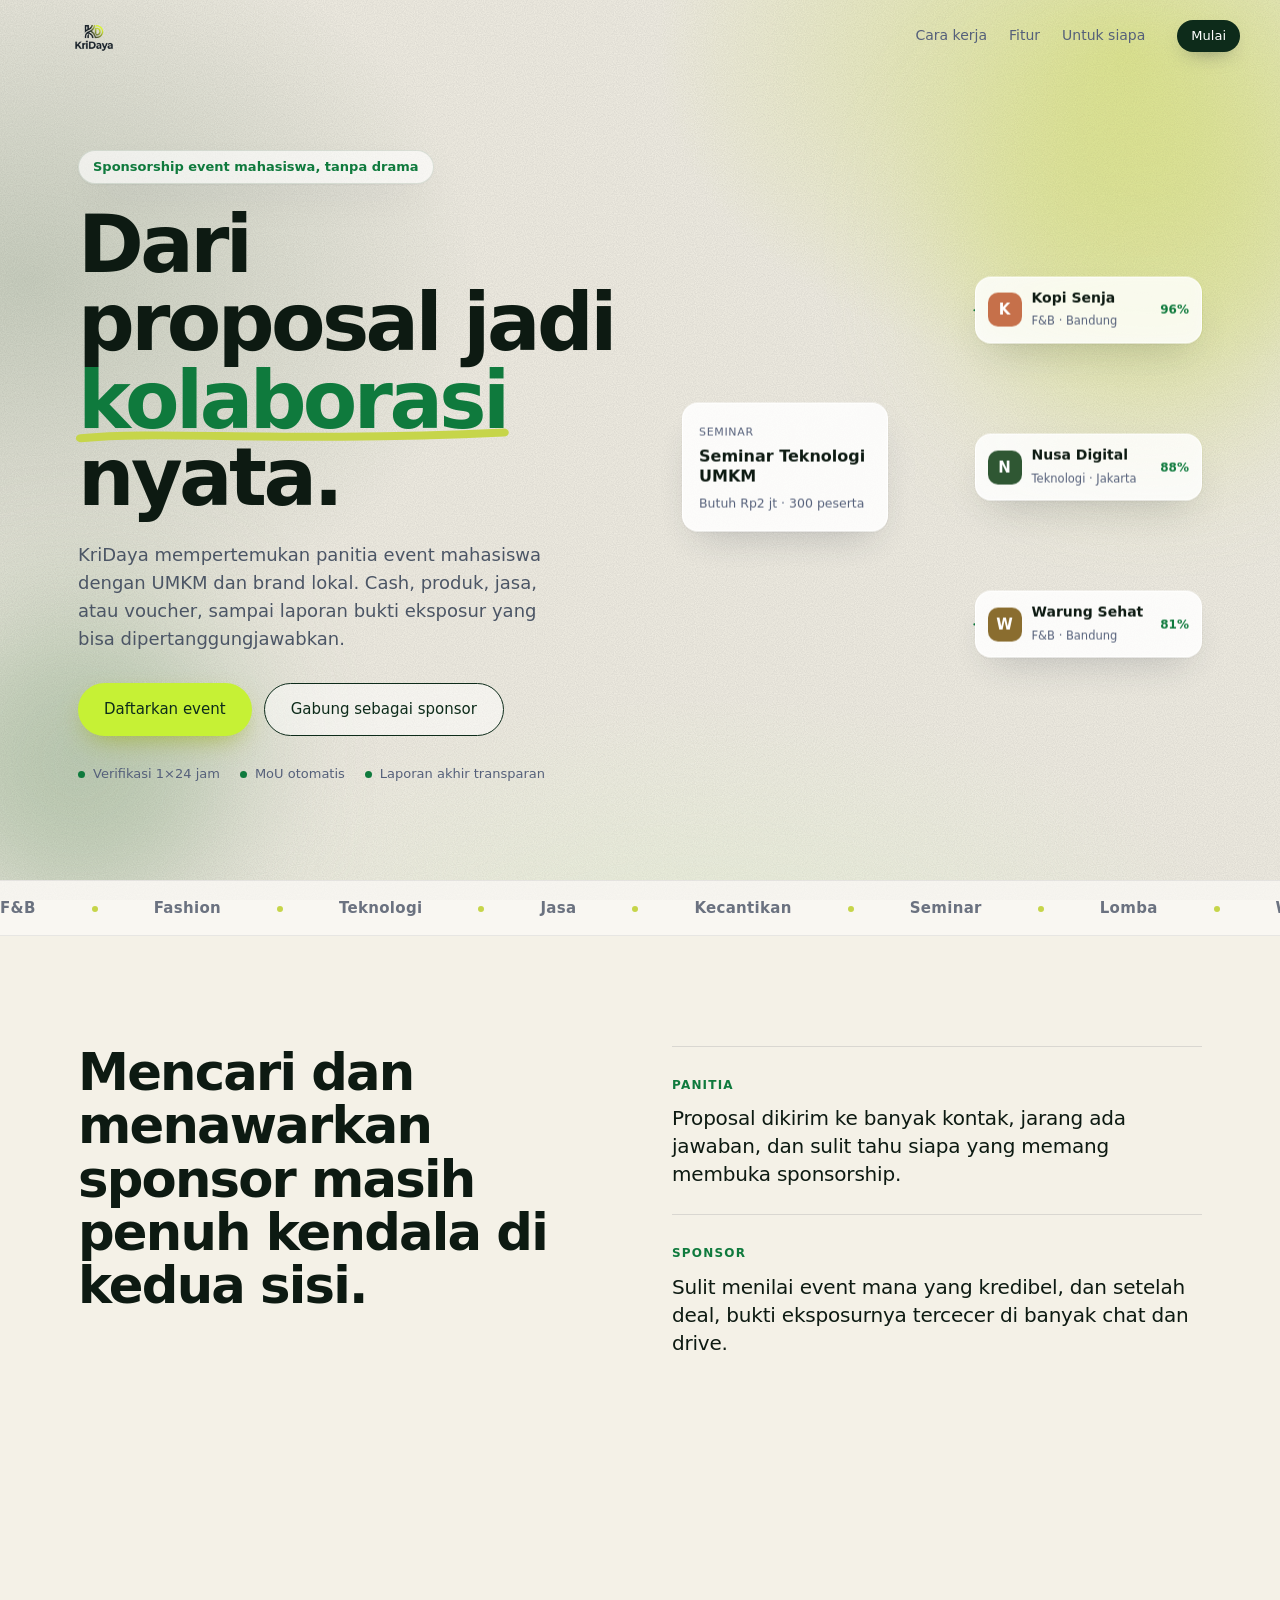
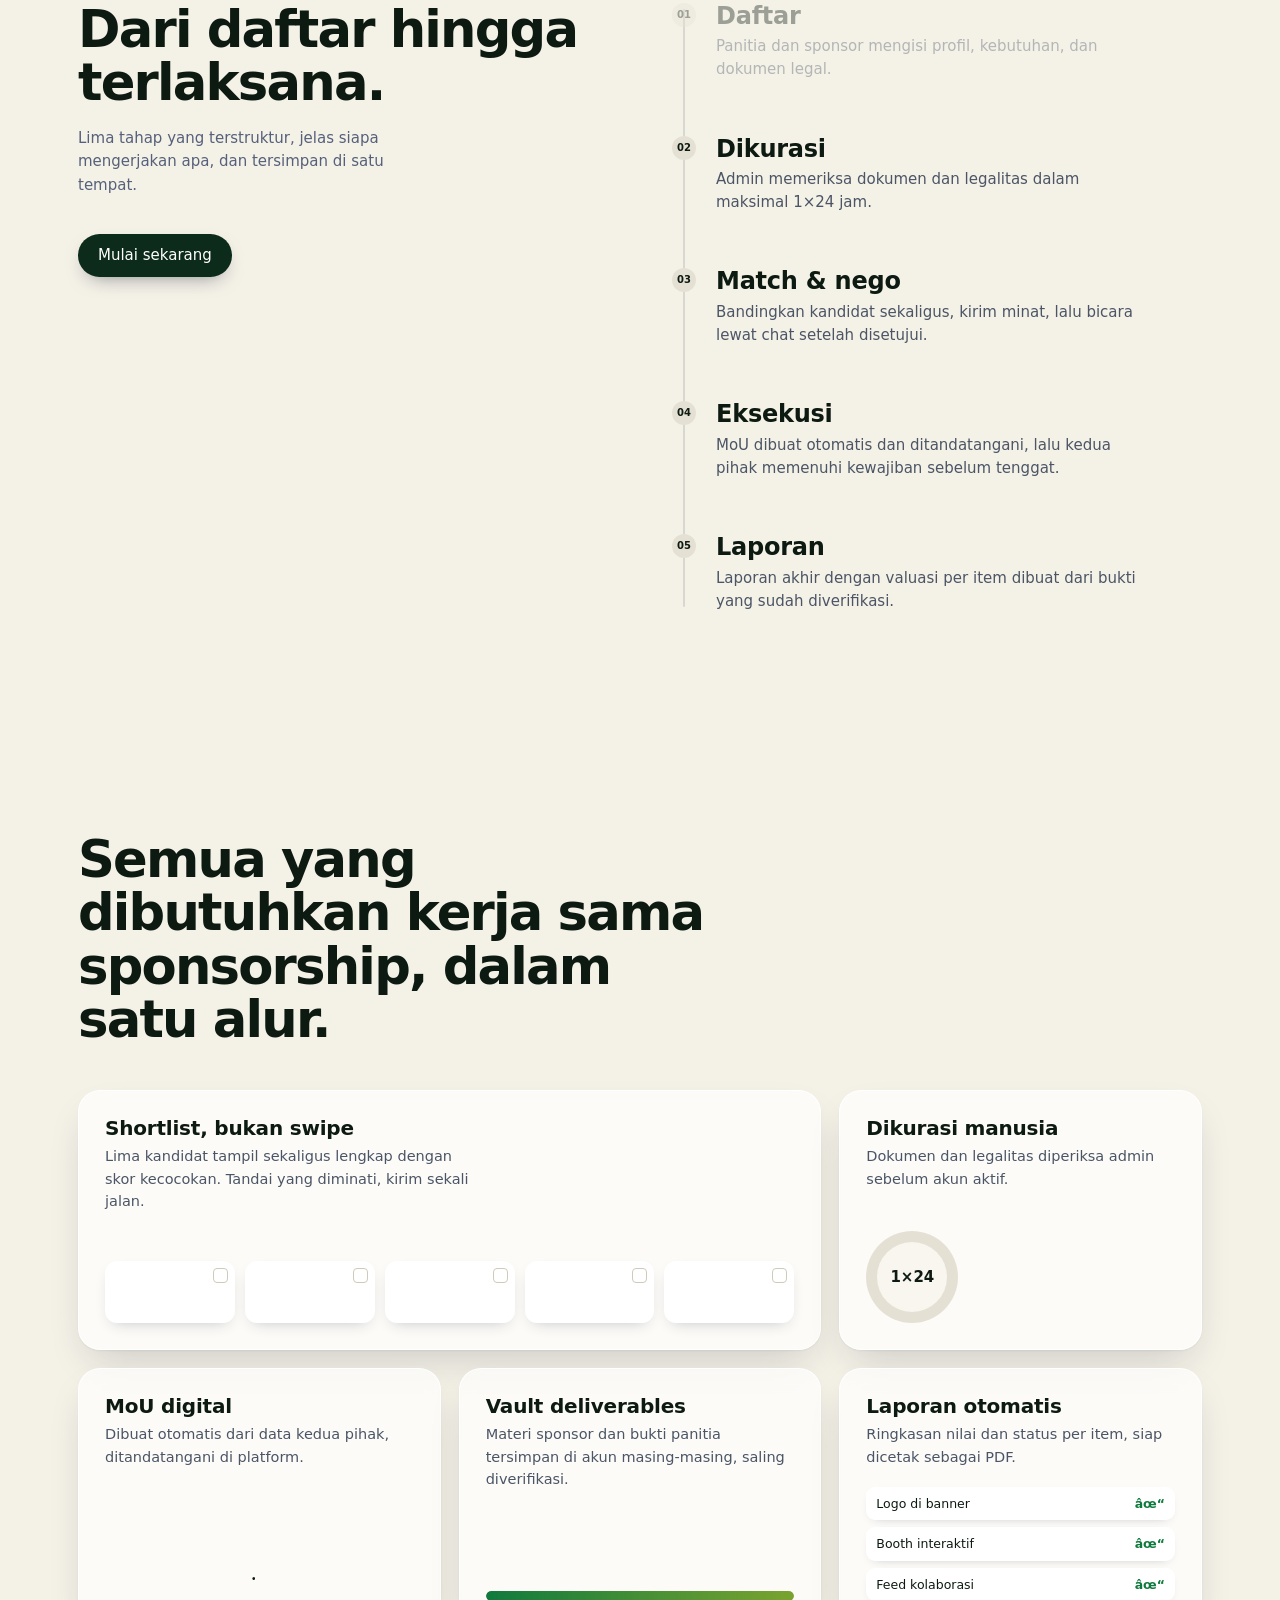
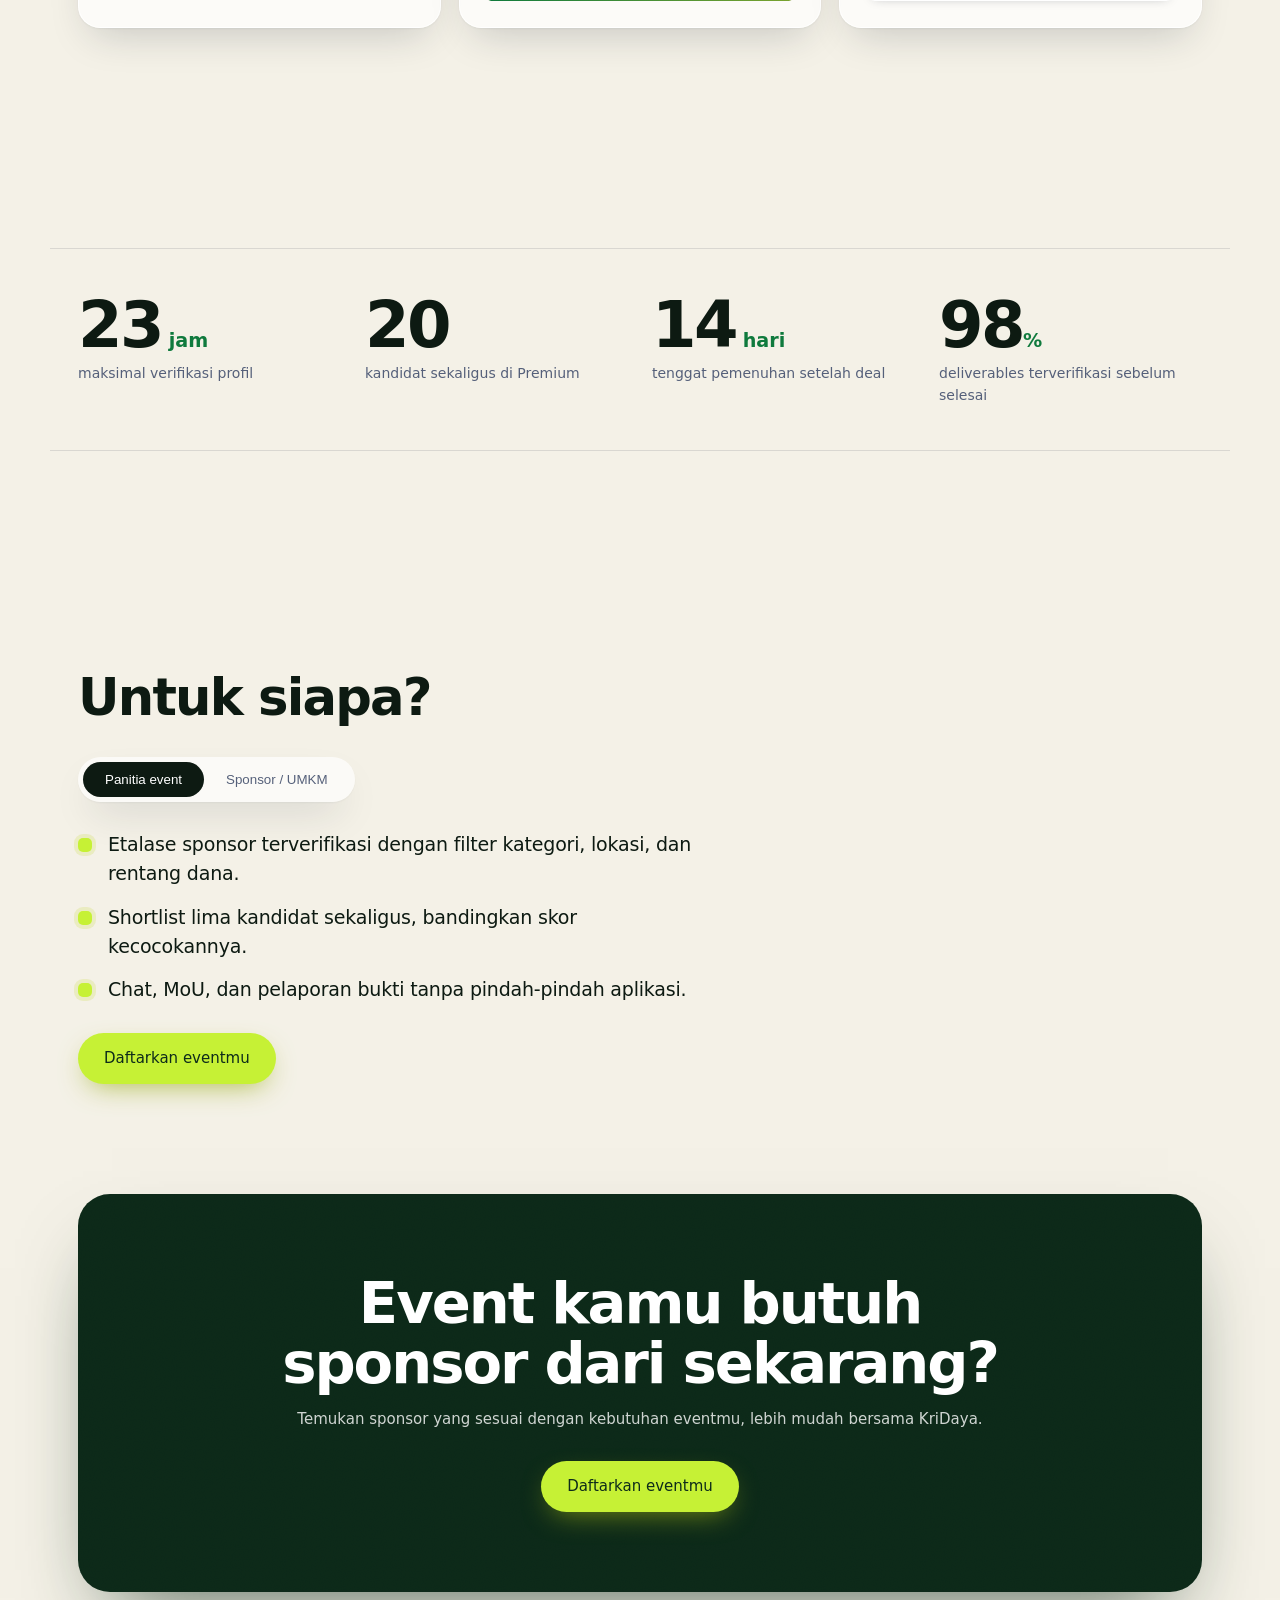
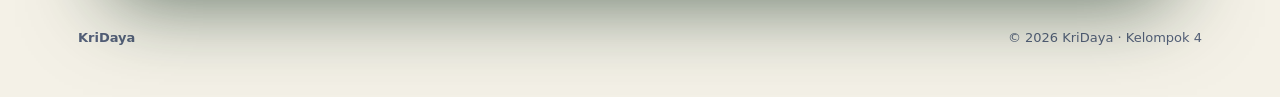
==== commit 56de9303: "Merge upstream/main into sync branch, isi logo" ====
--- a/frontend/index.html
+++ b/frontend/index.html
@@ -38,7 +38,7 @@
     <section class="l-sec"><div class="l-w l-two"><h2 class="l-h2 rv">Mencari dan menawarkan sponsor masih penuh kendala di kedua sisi.</h2>
     <div><div class="l-q rv" data-d="100"><small>Panitia</small><p>Proposal dikirim ke banyak kontak, jarang ada jawaban, dan sulit tahu siapa yang memang membuka sponsorship.</p></div><div class="l-q rv" data-d="220"><small>Sponsor</small><p>Sulit menilai event mana yang kredibel, dan setelah deal, bukti eksposurnya tercecer di banyak chat dan drive.</p></div></div></div></section>
     
-    <section class="l-sec" id="cara"><div class="l-w l-two"><div class="l-stick"><h2 class="l-h2 rv">Dari daftar hingga terlaksana.</h2><p class="mut rv" data-d="100" style="max-width:360px">Lima tahap yang terstruktur, jelas siapa mengerjakan apa, dan tersimpan di satu tempat.</p><a class="btn" href="app.html#/masuk" style="margin-top:22px">Mulai sekarang</a></div>
+    <section class="l-sec" id="cara"><div class="l-w l-two"><div class="l-stick"><h2 class="l-h2 rv">Dari daftar hingga terlaksana.</h2><p class="mut rv" data-d="100" style="max-width:360px">Lima tahap yang terstruktur, jelas siapa mengerjakan apa, dan tersimpan di satu tempat.</p><a class="btn" href="app.html#/daftar/event" style="margin-top:22px">Mulai sekarang</a></div>
     <ol class="l-tl"><li class="l-st"><b>01</b><div><h3>Daftar</h3><p>Panitia dan sponsor mengisi profil, kebutuhan, dan dokumen legal.</p></div></li><li class="l-st"><b>02</b><div><h3>Dikurasi</h3><p>Admin memeriksa dokumen dan legalitas dalam maksimal 1×24 jam.</p></div></li><li class="l-st"><b>03</b><div><h3>Match &amp; nego</h3><p>Bandingkan kandidat sekaligus, kirim minat, lalu bicara lewat chat setelah disetujui.</p></div></li><li class="l-st"><b>04</b><div><h3>Eksekusi</h3><p>MoU dibuat otomatis dan ditandatangani, lalu kedua pihak memenuhi kewajiban sebelum tenggat.</p></div></li><li class="l-st"><b>05</b><div><h3>Laporan</h3><p>Laporan akhir dengan valuasi per item dibuat dari bukti yang sudah diverifikasi.</p></div></li></ol></div></section>
     
     <section class="l-sec" id="fitur"><div class="l-w"><h2 class="l-h2 rv" style="max-width:640px">Semua yang dibutuhkan kerja sama sponsorship, dalam satu alur.</h2>
